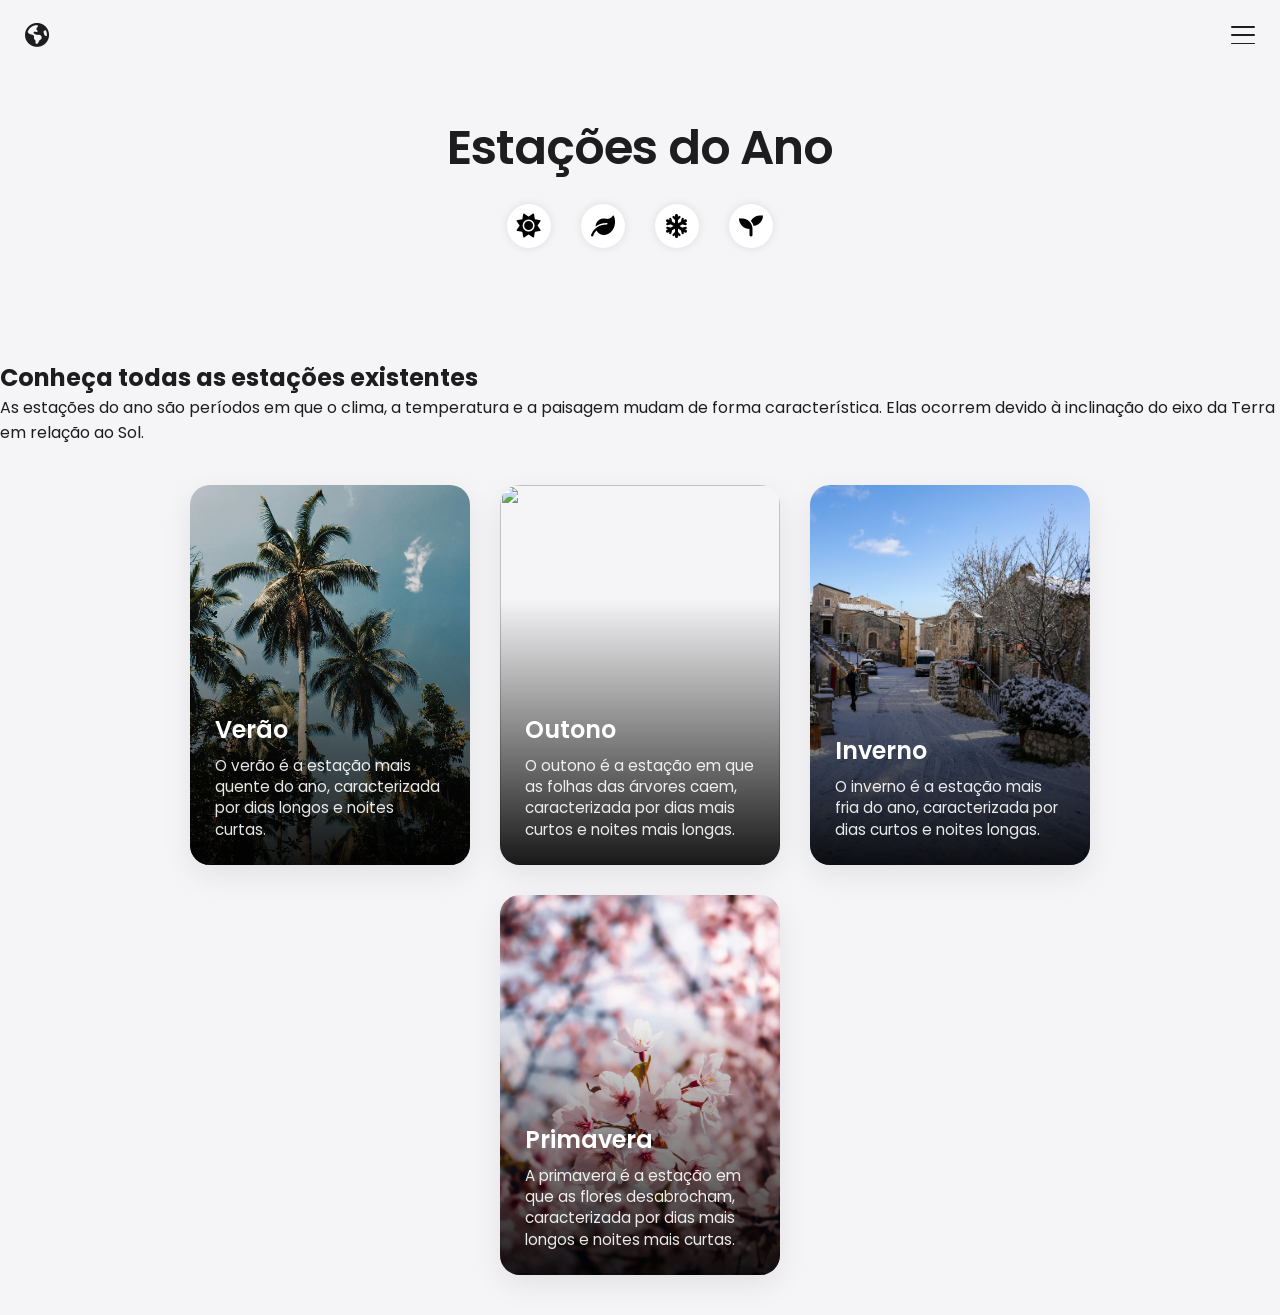
==== index.html @ dc16d0ab "feat: initialize project structure with responsive Apple-inspired UI and sidebar navigation" ====
<!DOCTYPE html>
<html lang="en">
<head>
    <meta charset="UTF-8">
    <meta name="viewport" content="width=device-width, initial-scale=1.0">
    <link rel="stylesheet" href="src/css/style.css">
    <link rel="shortcut icon" href="" type="image/x-icon">
    <link rel="stylesheet" href="https://cdnjs.cloudflare.com/ajax/libs/font-awesome/6.0.0/css/all.min.css">
    <title>Estações do Ano</title>
</head>
<body>
    <!-- Top Navigation Bar -->
    <div class="navbar-top">
        <div class="logo">
            <i class="fa-solid fa-earth-americas"></i>
        </div>
        <!-- Mobile Menu Toggle Button -->
        <div id="sidebar-toggle" class="sidebar-toggle" aria-label="Open Menu">
            <span></span>
            <span></span>
            <span></span>
        </div>
    </div>

    <!-- Sidebar Navigation -->
    <nav id="sidebar" class="sidebar">
        <div class="sidebar-header">
            <h2>Estações</h2>
        </div>
        <ul class="nav-links">
            <li><a href="#verao"><i class="fa-solid fa-sun"></i> Verão</a></li>
            <li><a href="#outono"><i class="fa-solid fa-leaf"></i> Outono</a></li>
            <li><a href="#inverno"><i class="fa-solid fa-snowflake"></i> Inverno</a></li>
            <li><a href="#primavera"><i class="fa-solid fa-seedling"></i> Primavera</a></li>
        </ul>
    </nav>

    <!-- Overlay to dim background when sidebar is open -->
    <div id="sidebar-overlay" class="overlay"></div>

    <header>
        <h1>Estações do Ano</h1>
        <div class="icons">
            <i class="fa-solid fa-sun"></i>
            <i class="fa-solid fa-leaf"></i>
            <i class="fa-solid fa-snowflake"></i>
            <i class="fa-solid fa-seedling"></i>
        </div>
    </header>

    <main>
        <section>
            <div class="titles">
                <h1>Conheça todas as estações existentes</h1>
                <p>As estações do ano são períodos em que o clima, a temperatura e a paisagem mudam de forma característica. Elas ocorrem devido à inclinação do eixo da Terra em relação ao Sol.</p>
            </div>
           <div class="cards">
                <div class="card">
                    <img src="public/pexels-ryandelfin-2270389.jpg" alt="">
                    <h2>Verão</h2>
                    <p>O verão é a estação mais quente do ano, caracterizada por dias longos e noites curtas.</p>
                </div>
                <div class="card">
                    <img src="public/pexels-nati-87264186-34792899.jpg" alt="">
                    <h2>Outono</h2>
                    <p>O outono é a estação em que as folhas das árvores caem, caracterizada por dias mais curtos e noites mais longas.</p>
                </div>
                <div class="card">
                    <img src="public/pexels-magda-ehlers-pexels-35636206.jpg" alt="">
                    <h2>Inverno</h2>
                    <p>O inverno é a estação mais fria do ano, caracterizada por dias curtos e noites longas.</p>
                </div>
                <div class="card">
                    <img src="public/pexels-hemildhanani-12527494.jpg" alt="">
                    <h2>Primavera</h2>
                    <p>A primavera é a estação em que as flores desabrocham, caracterizada por dias mais longos e noites mais curtas.</p>
                </div>
            </div>
        </section>
        <section>
            
        </section>
    </main>
    <footer>
        <p></p>
    </footer>

    <script src="src/js/script.js" defer></script>
</body>
</html>
---- src/css/style.css ----
@import url('https://fonts.googleapis.com/css2?family=Poppins:wght@300;400;500;600;700&display=swap');

:root {
    --apple-bg: #f5f5f7;
    --apple-text: #1d1d1f;
    --apple-sidebar: rgba(255, 255, 255, 0.8);
    --apple-border: rgba(0, 0, 0, 0.1);
    --transition: 0.5s cubic-bezier(0.4, 0, 0.2, 1);
}

* {
    margin: 0;
    padding: 0;
    box-sizing: border-box;
    -webkit-font-smoothing: antialiased;
}

body {
    font-family: 'Poppins', sans-serif;
    background-color: var(--apple-bg);
    color: var(--apple-text);
    overflow-x: hidden;
    scrollbar-width: none; /* Firefox */
}

body::-webkit-scrollbar {
    display: none; /* Safari e Chrome */
}

/* Top Navigation Bar */
.navbar-top {
    position: fixed;
    top: 0;
    left: 0;
    width: 100%;
    height: 70px;
    display: flex;
    justify-content: space-between;
    align-items: center;
    padding: 0 25px;
    z-index: 2000;
}

.logo {
    display: flex;
    align-items: center;
    gap: 8px;
    font-size: 1.3rem;
    font-weight: 600;
    color: var(--apple-text);
}

.logo i {
    font-size: 1.5rem;
}

/* Toggle Menu Minimalista que se transforma em X */
.sidebar-toggle {
    position: relative;
    cursor: pointer;
    width: 24px;
    height: 18px;
    display: flex;
    flex-direction: column;
    justify-content: space-between;
    transition: var(--transition);
}

.sidebar-toggle span {
    display: block;
    width: 100%;
    height: 1.5px;
    background-color: var(--apple-text);
    border-radius: 10px;
    transition: var(--transition);
    transform-origin: left center;
}

.sidebar-toggle.active span:nth-child(1) {
    transform: rotate(45deg);
}

.sidebar-toggle.active span:nth-child(2) {
    width: 0%;
    opacity: 0;
}

.sidebar-toggle.active span:nth-child(3) {
    transform: rotate(-45deg);
}

.sidebar-toggle:hover {
    opacity: 0.7;
}

/* Sidebar Estilo Apple */
.sidebar {
    position: fixed;
    top: 0;
    right: -100%; /* Escondido à direita */
    width: 280px;
    height: 100vh;
    background: var(--apple-sidebar);
    backdrop-filter: saturate(180%) blur(20px);
    -webkit-backdrop-filter: saturate(180%) blur(20px);
    border-left: 1px solid var(--apple-border);
    z-index: 1500;
    transition: right var(--transition);
    display: flex;
    flex-direction: column;
}

.sidebar.active {
    right: 0;
}

.sidebar-header {
    padding: 60px 30px 30px;
}

.sidebar-header h2 {
    font-size: 1.2rem;
    text-transform: uppercase;
    letter-spacing: 0.1em;
    font-weight: 600;
    opacity: 0.5;
}

.nav-links {
    list-style: none;
    margin-top: 20px;

}

.nav-links li {
    border-bottom: 1px solid rgba(0,0,0,0.05);
}

.nav-links a {
    text-decoration: none;
    color: var(--apple-text);
    font-size: 1.05rem;
    font-weight: 400;
    padding: 18px 30px;
    display: flex;
    align-items: center;
    gap: 12px;
    transition: background 0.2s ease;
}

.nav-links a i {
    font-size: 1rem;
    opacity: 1;
}

.nav-links a:hover {
    background: rgba(0, 0, 0, 0.03);
}

/* Overlay sutil */
.overlay {
    position: fixed;
    top: 0;
    left: 0;
    width: 100vw;
    height: 100vh;
    background: rgba(0,0,0,0.2);
    opacity: 0;
    visibility: hidden;
    z-index: 1400;
    transition: opacity 0.5s ease;
}

.overlay.active {
    opacity: 1;
    visibility: visible;
}

/* Conteúdo Principal */
header {
    height: 40dvh;
    display: flex;
    flex-direction: column;
    justify-content: center;
    align-items: center;
    text-align: center;
}

header h1 {
    font-size: 3rem;
    font-weight: 600;
    letter-spacing: -0.02em;
    animation: fadeInUp 1s ease;
}

@keyframes fadeInUp {
    from {
        opacity: 0;
        transform: translateY(20px);
    }
    to {
        opacity: 1;
        transform: translateY(0);
    }
}

header .icons {
    display: flex;
    justify-content: center;
    align-items: center;
    gap: 10px;
    margin-top: 20px;
}

header i {
    font-size: 1.5rem;
    margin: 0 10px;
    animation: fadeInUp 1s ease;
    color: #000;
    background-color: #fff;
    padding: 10px;
    border-radius: 50%;
    box-shadow: 0 0 10px rgba(0, 0, 0, 0.1);
    transition: all 0.3s ease;
}

header i:hover {
    transform: scale(1.2);
    color: #000;
}

/* Cards com imagem no fundo e texto sobreposto */
.cards {
    display: flex;
    flex-wrap: wrap;
    justify-content: center;
    gap: 30px;
    padding: 40px 20px;
    width: 100%;
    max-width: 1200px;
    margin: 0 auto;
}

.card {
    position: relative;
    width: 280px;
    height: 380px;
    border-radius: 20px;
    overflow: hidden;
    box-shadow: 0 10px 30px rgba(0,0,0,0.08);
    display: flex;
    flex-direction: column;
    justify-content: flex-end;
    padding: 25px;
    color: #fff;
    transition: transform 0.3s ease;
}

.card:hover {
    transform: translateY(-5px);
}

.card img {
    position: absolute;
    top: 0;
    left: 0;
    width: 100%;
    height: 100%;
    object-fit: cover;
    z-index: 1;
}

.card::after {
    content: '';
    position: absolute;
    bottom: 0;
    left: 0;
    width: 100%;
    height: 70%;
    background: linear-gradient(to top, rgba(0,0,0,0.9), transparent);
    z-index: 2;
}

.card h2, .card p {
    position: relative;
    z-index: 3;
}

.card h2 {
    font-size: 1.5rem;
    margin-bottom: 8px;
    font-weight: 600;
}

.card p {
    font-size: 0.95rem;
    opacity: 0.9;
    line-height: 1.4;
}

/* Responsividade */
@media (max-width: 768px) {

    * {
        margin: 0;
        padding: 0;
        box-sizing: border-box;
        -webkit-font-smoothing: antialiased;
    }

    body {
        font-family: 'Poppins', sans-serif;
        background-color: var(--apple-bg);
        color: var(--apple-text);
        overflow-x: hidden;
        scroll-behavior: smooth;
        scrollbar-width: none;
        -ms-overflow-style: none;
    }   

    body::-webkit-scrollbar {
        display: none; /* Safari e Chrome */
    }

    header h1 {
        font-size: 2.2rem;
        padding: 0 20px;
    }

    header .icons {
       display: flex;
       flex-direction: row;
       justify-content: center;
       align-items: center;
       gap: 15px;
       margin-top: 20px;
    }

    header i {
        font-size: 1.5rem;
        margin: 0 10px;
        animation: fadeInUp 1s ease;
        color: #000;
        background-color: #fff;
        padding: 10px;
        border-radius: 50%;
        box-shadow: 0 0 10px rgba(0, 0, 0, 0.1);
    }

    @keyframes fadeInUp {
        from {
            opacity: 0;
            transform: translateY(20px);
        }
        to {
            opacity: 1;
            transform: translateY(0);
        }
    }

    .titles {
        text-align: left;
        padding: 0 20px;
        margin-top: 20px;
        animation: fadeInUp 1s ease;
    }

    .titles h1 {
        font-size: 1.6rem;
        font-weight: 500;
        padding: 0 20px;
    }

    .titles p {
        font-size: 1.2rem;
        padding: 0 20px;
        margin-top: 20px;
        margin-bottom: 40px;
    }

    .cards {
        animation: fadeInUp 1s ease;
        display: flex;
        flex-direction: column;
        justify-content: center;
        align-items: center;
        padding: 20px 10px;
        width: 100%;
        max-width: 1200px;
        margin: 0 auto;
        gap: 20px;
        margin-bottom: 20px;
    }

    .card {
        position: relative;
        width: 280px;
        height: 380px;
        border-radius: 20px;
        overflow: hidden;
        box-shadow: 0 10px 30px rgba(0,0,0,0.08);
        display: flex;
        flex-direction: column;
        justify-content: flex-end;
        padding: 25px;
        color: #fff;
        transition: transform 0.3s ease;
    }

    .card:hover {
        transform: translateY(-5px);
    }

    .card img {
        position: absolute;
        top: 0;
        left: 0;
        width: 100%;
        height: 100%;
        object-fit: cover;
        z-index: 1;
    }

    .card::after {
        content: '';
        position: absolute;
        bottom: 0;
        left: 0;
        width: 100%;
        height: 70%;
        background: linear-gradient(to top, rgba(0,0,0,0.9), transparent);
        z-index: 2;
    }

    .card h2, .card p {
        position: relative;
        z-index: 3;
    }

    .card h2 {
        font-size: 1.5rem;
        margin-bottom: 8px;
        font-weight: 600;
    }

    .card p {
        font-size: 0.95rem;
        opacity: 0.9;
        line-height: 1.4;
    }
}
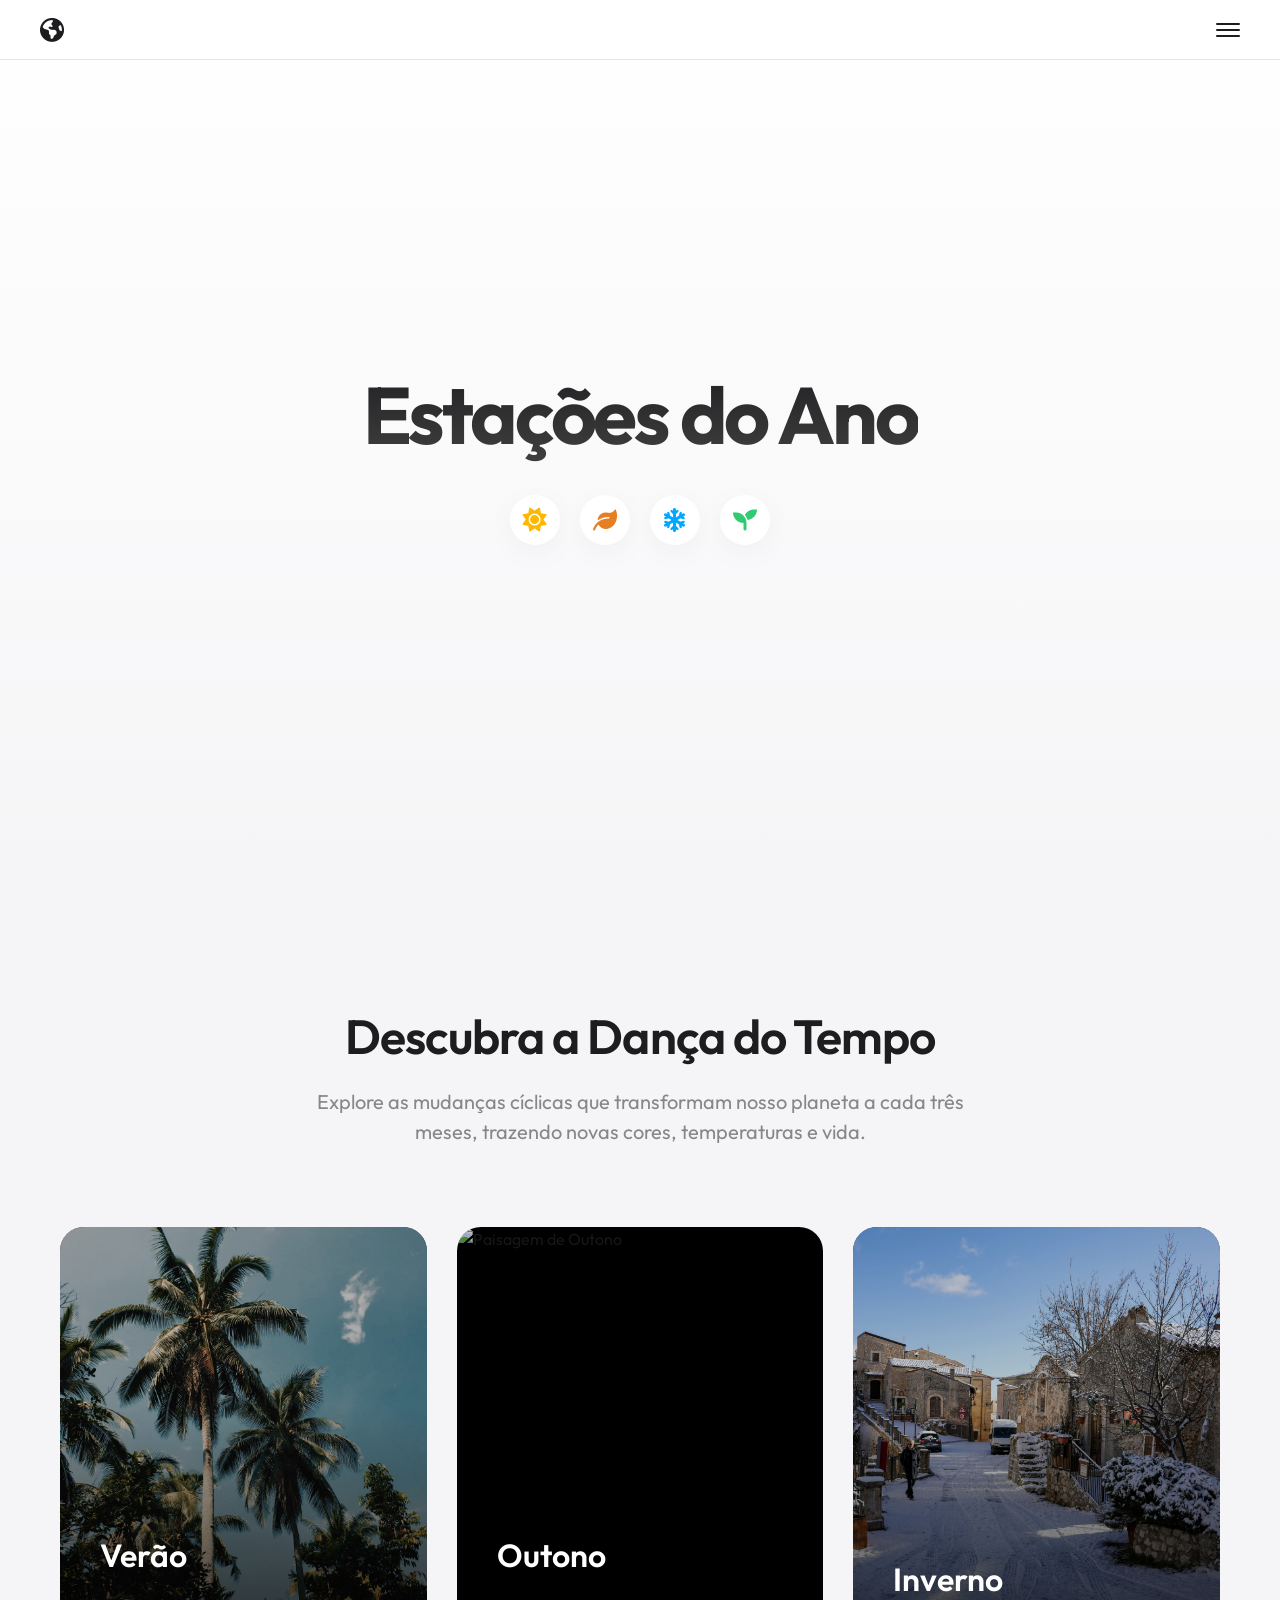
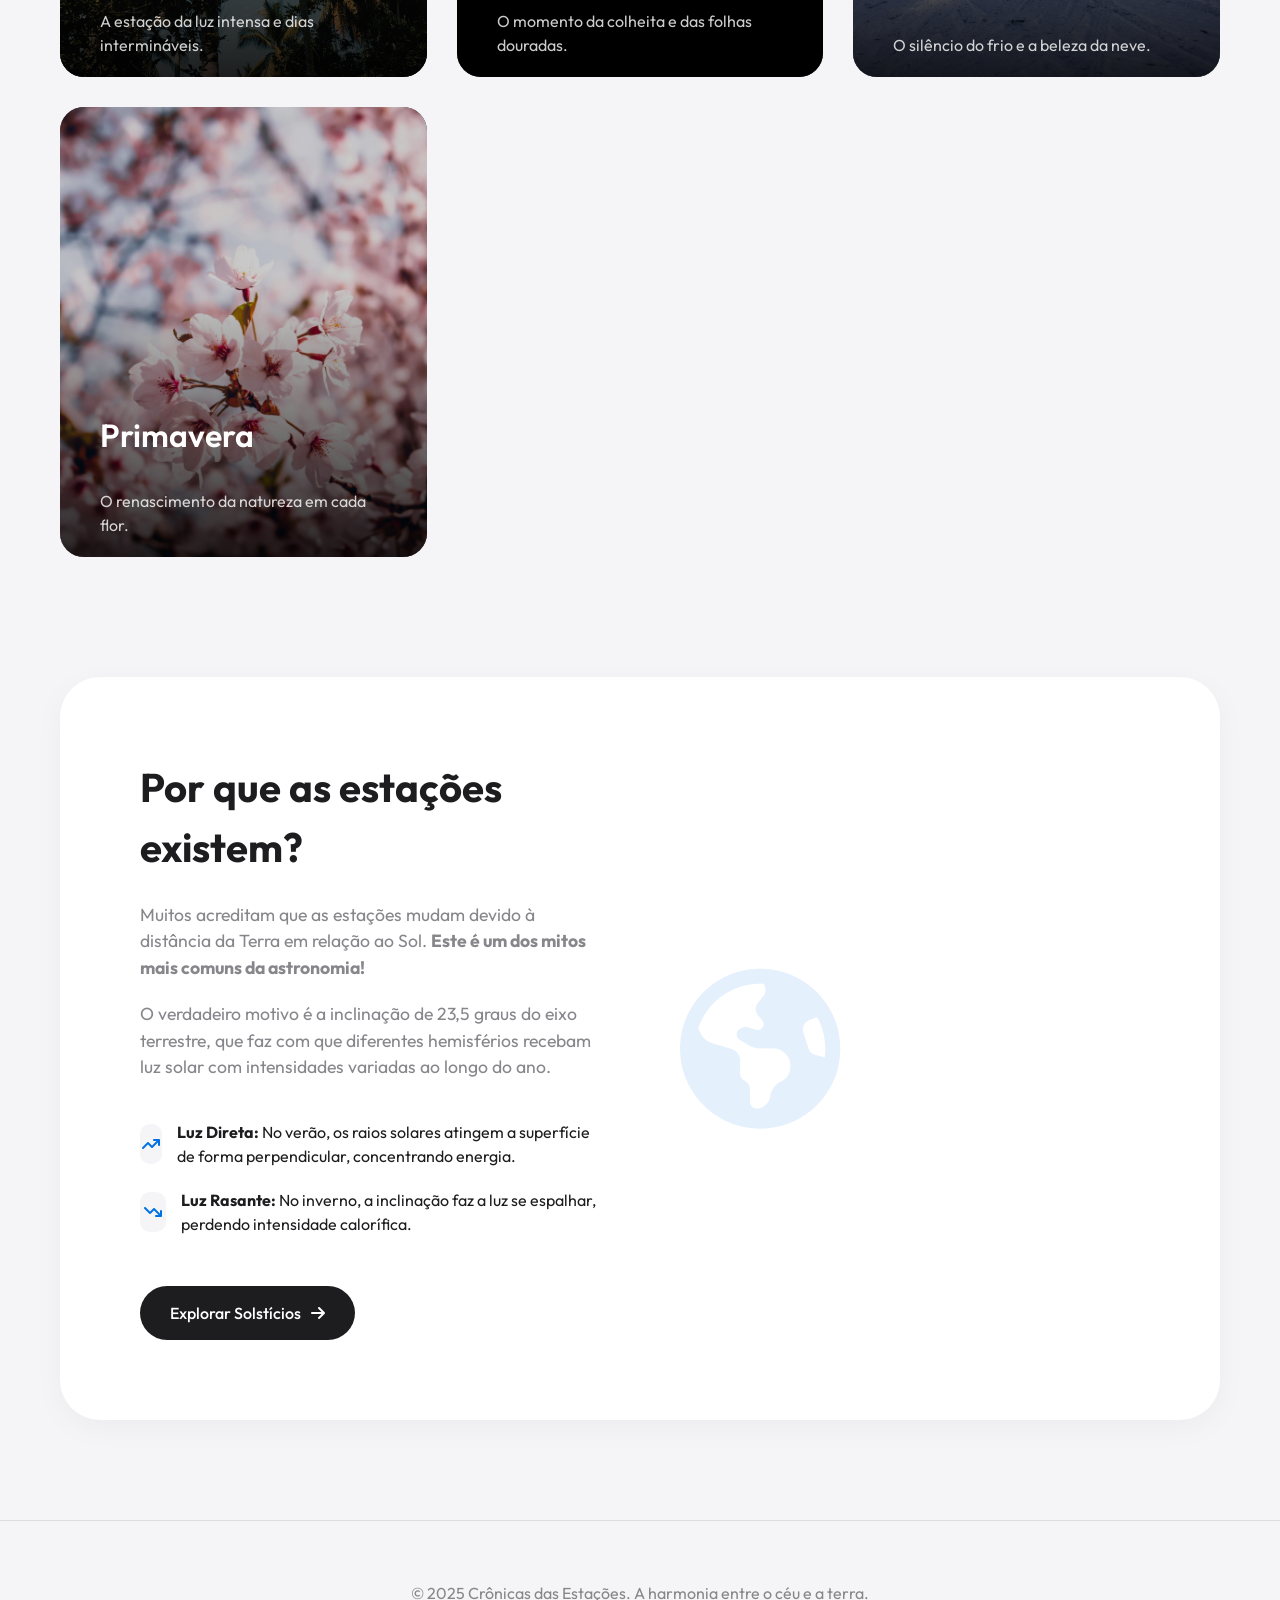
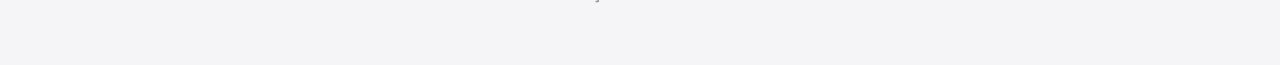
==== commit c6d9d929: "feat: implement global navigation and sidebar layout across seasonal pages" ====
--- a/index.html
+++ b/index.html
@@ -3,7 +3,7 @@
 <head>
     <meta charset="UTF-8">
     <meta name="viewport" content="width=device-width, initial-scale=1.0">
-    <link rel="stylesheet" href="src/css/style.css">
+    <link rel="stylesheet" href="assets/css/style.css">
     <link rel="shortcut icon" href="" type="image/x-icon">
     <link rel="stylesheet" href="https://cdnjs.cloudflare.com/ajax/libs/font-awesome/6.0.0/css/all.min.css">
     <title>Estações do Ano</title>
@@ -14,7 +14,6 @@
         <div class="logo">
             <i class="fa-solid fa-earth-americas"></i>
         </div>
-        <!-- Mobile Menu Toggle Button -->
         <div id="sidebar-toggle" class="sidebar-toggle" aria-label="Open Menu">
             <span></span>
             <span></span>
@@ -25,66 +24,95 @@
     <!-- Sidebar Navigation -->
     <nav id="sidebar" class="sidebar">
         <div class="sidebar-header">
-            <h2>Estações</h2>
+            <h2>Navegação</h2>
         </div>
         <ul class="nav-links">
-            <li><a href="#verao"><i class="fa-solid fa-sun"></i> Verão</a></li>
-            <li><a href="#outono"><i class="fa-solid fa-leaf"></i> Outono</a></li>
-            <li><a href="#inverno"><i class="fa-solid fa-snowflake"></i> Inverno</a></li>
-            <li><a href="#primavera"><i class="fa-solid fa-seedling"></i> Primavera</a></li>
+            <li><a href="index.html"><i class="fa-solid fa-house"></i> Início</a></li>
+            <li><a href="verao.html"><i class="fa-solid fa-sun"></i> Verão</a></li>
+            <li><a href="outono.html"><i class="fa-solid fa-leaf"></i> Outono</a></li>
+            <li><a href="inverno.html"><i class="fa-solid fa-snowflake"></i> Inverno</a></li>
+            <li><a href="primavera.html"><i class="fa-solid fa-seedling"></i> Primavera</a></li>
         </ul>
     </nav>
 
-    <!-- Overlay to dim background when sidebar is open -->
     <div id="sidebar-overlay" class="overlay"></div>
 
     <header>
         <h1>Estações do Ano</h1>
-        <div class="icons">
-            <i class="fa-solid fa-sun"></i>
-            <i class="fa-solid fa-leaf"></i>
-            <i class="fa-solid fa-snowflake"></i>
-            <i class="fa-solid fa-seedling"></i>
+        <div class="header-icons">
+            <i class="fa-solid fa-sun" style="color: #ffb800;"></i>
+            <i class="fa-solid fa-leaf" style="color: #e67e22;"></i>
+            <i class="fa-solid fa-snowflake" style="color: #00a8ff;"></i>
+            <i class="fa-solid fa-seedling" style="color: #2ecc71;"></i>
         </div>
     </header>
 
     <main>
-        <section>
-            <div class="titles">
-                <h1>Conheça todas as estações existentes</h1>
-                <p>As estações do ano são períodos em que o clima, a temperatura e a paisagem mudam de forma característica. Elas ocorrem devido à inclinação do eixo da Terra em relação ao Sol.</p>
+        <section class="section-title">
+            <h2>Descubra a Dança do Tempo</h2>
+            <p>Explore as mudanças cíclicas que transformam nosso planeta a cada três meses, trazendo novas cores, temperaturas e vida.</p>
+        </section>
+
+        <section class="cards-container">
+            <div class="card" id="verao">
+                <img src="assets/img/pexels-ryandelfin-2270389.jpg" alt="Paisagem de Verão">
+                <div class="card-content">
+                    <h3>Verão</h3>
+                    <p>A estação da luz intensa e dias intermináveis.</p>
+                </div>
             </div>
-           <div class="cards">
-                <div class="card">
-                    <img src="public/pexels-ryandelfin-2270389.jpg" alt="">
-                    <h2>Verão</h2>
-                    <p>O verão é a estação mais quente do ano, caracterizada por dias longos e noites curtas.</p>
+            <div class="card" id="outono">
+                <img src="assets/img/pexels-nati-87264186-34792899.jpg" alt="Paisagem de Outono">
+                <div class="card-content">
+                    <h3>Outono</h3>
+                    <p>O momento da colheita e das folhas douradas.</p>
                 </div>
-                <div class="card">
-                    <img src="public/pexels-nati-87264186-34792899.jpg" alt="">
-                    <h2>Outono</h2>
-                    <p>O outono é a estação em que as folhas das árvores caem, caracterizada por dias mais curtos e noites mais longas.</p>
+            </div>
+            <div class="card" id="inverno">
+                <img src="assets/img/pexels-magda-ehlers-pexels-35636206.jpg" alt="Paisagem de Inverno">
+                <div class="card-content">
+                    <h3>Inverno</h3>
+                    <p>O silêncio do frio e a beleza da neve.</p>
                 </div>
-                <div class="card">
-                    <img src="public/pexels-magda-ehlers-pexels-35636206.jpg" alt="">
-                    <h2>Inverno</h2>
-                    <p>O inverno é a estação mais fria do ano, caracterizada por dias curtos e noites longas.</p>
-                </div>
-                <div class="card">
-                    <img src="public/pexels-hemildhanani-12527494.jpg" alt="">
-                    <h2>Primavera</h2>
-                    <p>A primavera é a estação em que as flores desabrocham, caracterizada por dias mais longos e noites mais curtas.</p>
+            </div>
+            <div class="card" id="primavera">
+                <img src="assets/img/pexels-hemildhanani-12527494.jpg" alt="Paisagem de Primavera">
+                <div class="card-content">
+                    <h3>Primavera</h3>
+                    <p>O renascimento da natureza em cada flor.</p>
                 </div>
             </div>
         </section>
-        <section>
-            
+
+        <section class="info-section">
+            <div class="info-text">
+                <h2>Por que as estações existem?</h2>
+                <p>Muitos acreditam que as estações mudam devido à distância da Terra em relação ao Sol. <strong>Este é um dos mitos mais comuns da astronomia!</strong></p>
+                <p>O verdadeiro motivo é a inclinação de 23,5 graus do eixo terrestre, que faz com que diferentes hemisférios recebam luz solar com intensidades variadas ao longo do ano.</p>
+                
+                <div class="feature-list">
+                    <div class="feature-item">
+                        <i class="fa-solid fa-arrow-trend-up"></i>
+                        <span><strong>Luz Direta:</strong> No verão, os raios solares atingem a superfície de forma perpendicular, concentrando energia.</span>
+                    </div>
+                    <div class="feature-item">
+                        <i class="fa-solid fa-arrow-trend-down"></i>
+                        <span><strong>Luz Rasante:</strong> No inverno, a inclinação faz a luz se espalhar, perdendo intensidade calorífica.</span>
+                    </div>
+                </div>
+
+                <a href="#" class="btn-learn-more">Explorar Solstícios <i class="fa-solid fa-arrow-right"></i></a>
+            </div>
+            <div class="info-image">
+                <i class="fa-solid fa-earth-americas fa-10x" style="color: var(--primary); opacity: 0.1;"></i>
+            </div>
         </section>
     </main>
+
     <footer>
-        <p></p>
+        <p>© 2025 Crônicas das Estações. A harmonia entre o céu e a terra.</p>
     </footer>
 
-    <script src="src/js/script.js" defer></script>
+    <script src="assets/js/script.js" defer></script>
 </body>
 </html>
--- a/assets/css/style.css
+++ b/assets/css/style.css
@@ -0,0 +1,404 @@
+@import url('https://fonts.googleapis.com/css2?family=Outfit:wght@300;400;500;600;700&display=swap');
+
+:root {
+    --primary: #0071e3;
+    --primary-hover: #0077ed;
+    --bg-light: #f5f5f7;
+    --text-main: #1d1d1f;
+    --text-secondary: #86868b;
+    --glass-bg: rgba(255, 255, 255, 0.72);
+    --glass-border: rgba(0, 0, 0, 0.1);
+    --card-shadow: 0 8px 30px rgba(0, 0, 0, 0.04);
+    --card-shadow-hover: 0 20px 40px rgba(0, 0, 0, 0.1);
+    --transition: cubic-bezier(0.4, 0, 0.2, 1);
+    --duration: 0.4s;
+}
+
+* {
+    margin: 0;
+    padding: 0;
+    box-sizing: border-box;
+    -webkit-font-smoothing: antialiased;
+}
+
+body {
+    font-family: 'Outfit', sans-serif;
+    background-color: var(--bg-light);
+    color: var(--text-main);
+    overflow-x: hidden;
+    line-height: 1.5;
+}
+
+/* Hide scrollbar but keep functionality */
+::-webkit-scrollbar {
+    display: none;
+}
+
+/* Navbar */
+.navbar-top {
+    position: fixed;
+    top: 0;
+    left: 0;
+    width: 100%;
+    height: 60px;
+    display: flex;
+    justify-content: space-between;
+    align-items: center;
+    padding: 0 40px;
+    z-index: 2000;
+    background: var(--glass-bg);
+    backdrop-filter: blur(20px);
+    -webkit-backdrop-filter: blur(20px);
+    border-bottom: 1px solid var(--glass-border);
+}
+
+.logo {
+    font-size: 1.5rem;
+    color: var(--text-main);
+    cursor: pointer;
+    transition: transform 0.2s var(--transition);
+}
+
+.logo:hover {
+    transform: scale(1.1);
+}
+
+/* Toggle Menu */
+.sidebar-toggle {
+    cursor: pointer;
+    width: 24px;
+    height: 14px;
+    display: flex;
+    flex-direction: column;
+    justify-content: space-between;
+    z-index: 2001;
+}
+
+.sidebar-toggle span {
+    display: block;
+    width: 100%;
+    height: 2px;
+    background-color: var(--text-main);
+    border-radius: 10px;
+    transition: all var(--duration) var(--transition);
+}
+
+.sidebar-toggle.active span:nth-child(1) {
+    transform: translateY(6px) rotate(45deg);
+}
+
+.sidebar-toggle.active span:nth-child(2) {
+    opacity: 0;
+    transform: translateX(10px);
+}
+
+.sidebar-toggle.active span:nth-child(3) {
+    transform: translateY(-6px) rotate(-45deg);
+}
+
+/* Sidebar */
+.sidebar {
+    position: fixed;
+    top: 0;
+    right: -320px;
+    width: 320px;
+    height: 100vh;
+    background: var(--glass-bg);
+    backdrop-filter: blur(30px);
+    -webkit-backdrop-filter: blur(30px);
+    border-left: 1px solid var(--glass-border);
+    z-index: 1500;
+    transition: right var(--duration) var(--transition);
+    padding: 80px 40px;
+}
+
+.sidebar.active {
+    right: 0;
+}
+
+.sidebar-header h2 {
+    font-size: 0.8rem;
+    text-transform: uppercase;
+    letter-spacing: 0.2em;
+    color: var(--text-secondary);
+    margin-bottom: 30px;
+}
+
+.nav-links {
+    list-style: none;
+}
+
+.nav-links li {
+    margin-bottom: 10px;
+}
+
+.nav-links a {
+    text-decoration: none;
+    color: var(--text-main);
+    font-size: 1.2rem;
+    font-weight: 500;
+    display: flex;
+    align-items: center;
+    gap: 15px;
+    padding: 12px 0;
+    transition: opacity 0.2s;
+}
+
+.nav-links a:hover {
+    opacity: 0.6;
+}
+
+.overlay {
+    position: fixed;
+    inset: 0;
+    background: rgba(0, 0, 0, 0.1);
+    backdrop-filter: blur(4px);
+    opacity: 0;
+    visibility: hidden;
+    z-index: 1400;
+    transition: all var(--duration) var(--transition);
+}
+
+.overlay.active {
+    opacity: 1;
+    visibility: visible;
+}
+
+/* Hero Section */
+header {
+    height: 100vh;
+    display: flex;
+    flex-direction: column;
+    justify-content: center;
+    align-items: center;
+    background: linear-gradient(180deg, #fff 0%, var(--bg-light) 100%);
+    position: relative;
+    overflow: hidden;
+}
+
+header h1 {
+    font-size: 5rem;
+    font-weight: 700;
+    letter-spacing: -0.04em;
+    margin-bottom: 20px;
+    background: linear-gradient(180deg, #1d1d1f 0%, #434344 100%);
+    -webkit-background-clip: text;
+    -webkit-text-fill-color: transparent;
+    opacity: 0;
+    transform: translateY(30px);
+    animation: reveal 1s var(--transition) forwards;
+}
+
+.header-icons {
+    display: flex;
+    gap: 20px;
+    opacity: 0;
+    animation: reveal 1s var(--transition) 0.3s forwards;
+}
+
+.header-icons i {
+    font-size: 1.5rem;
+    width: 50px;
+    height: 50px;
+    display: flex;
+    align-items: center;
+    justify-content: center;
+    background: #fff;
+    border-radius: 50%;
+    box-shadow: var(--card-shadow);
+    transition: all 0.3s var(--transition);
+}
+
+.header-icons i:hover {
+    transform: translateY(-5px);
+    box-shadow: var(--card-shadow-hover);
+}
+
+@keyframes reveal {
+    to {
+        opacity: 1;
+        transform: translateY(0);
+    }
+}
+
+/* Content */
+main {
+    max-width: 1200px;
+    margin: 0 auto;
+    padding: 100px 20px;
+}
+
+.section-title {
+    text-align: center;
+    margin-bottom: 80px;
+}
+
+.section-title h2 {
+    font-size: 3rem;
+    font-weight: 600;
+    letter-spacing: -0.02em;
+    margin-bottom: 15px;
+}
+
+.section-title p {
+    color: var(--text-secondary);
+    font-size: 1.25rem;
+    max-width: 700px;
+    margin: 0 auto;
+}
+
+/* Cards */
+.cards-container {
+    display: grid;
+    grid-template-columns: repeat(auto-fit, minmax(280px, 1fr));
+    gap: 30px;
+    margin-bottom: 120px;
+}
+
+.card {
+    position: relative;
+    height: 450px;
+    border-radius: 24px;
+    overflow: hidden;
+    cursor: pointer;
+    transition: all 0.5s var(--transition);
+    background: #000;
+}
+
+.card:hover {
+    transform: scale(1.02);
+}
+
+.card img {
+    width: 100%;
+    height: 100%;
+    object-fit: cover;
+    transition: transform 0.8s var(--transition);
+    opacity: 0.8;
+}
+
+.card:hover img {
+    transform: scale(1.1);
+    opacity: 0.6;
+}
+
+.card-content {
+    position: absolute;
+    bottom: 0;
+    left: 0;
+    width: 100%;
+    padding: 40px;
+    color: #fff;
+    z-index: 2;
+}
+
+.card::after {
+    content: '';
+    position: absolute;
+    inset: 0;
+    background: linear-gradient(180deg, transparent 40%, rgba(0, 0, 0, 0.8) 100%);
+}
+
+.card h3 {
+    font-size: 2rem;
+    font-weight: 600;
+    margin-bottom: 10px;
+}
+
+.card p {
+    font-size: 1rem;
+    opacity: 0.8;
+    transform: translateY(20px);
+    transition: all 0.5s var(--transition);
+}
+
+.card:hover p {
+    transform: translateY(0);
+}
+
+/* Info Section */
+.info-section {
+    display: grid;
+    grid-template-columns: 1fr 1fr;
+    gap: 80px;
+    align-items: center;
+    background: #fff;
+    padding: 80px;
+    border-radius: 40px;
+    box-shadow: var(--card-shadow);
+}
+
+.info-text h2 {
+    font-size: 2.5rem;
+    margin-bottom: 25px;
+}
+
+.info-text p {
+    font-size: 1.1rem;
+    color: var(--text-secondary);
+    margin-bottom: 20px;
+}
+
+.feature-list {
+    list-style: none;
+    margin-top: 40px;
+}
+
+.feature-item {
+    display: flex;
+    align-items: center;
+    gap: 15px;
+    margin-bottom: 20px;
+}
+
+.feature-item i {
+    width: 40px;
+    height: 40px;
+    background: var(--bg-light);
+    border-radius: 10px;
+    display: flex;
+    align-items: center;
+    justify-content: center;
+    color: var(--primary);
+}
+
+.btn-learn-more {
+    display: inline-flex;
+    align-items: center;
+    gap: 10px;
+    padding: 15px 30px;
+    background: var(--text-main);
+    color: #fff;
+    text-decoration: none;
+    border-radius: 30px;
+    font-weight: 500;
+    margin-top: 30px;
+    transition: all 0.3s;
+}
+
+.btn-learn-more:hover {
+    background: #000;
+    transform: scale(1.05);
+}
+
+/* Footer */
+footer {
+    padding: 60px 20px;
+    text-align: center;
+    border-top: 1px solid var(--glass-border);
+    color: var(--text-secondary);
+}
+
+/* Responsive */
+@media (max-width: 1024px) {
+    header h1 { font-size: 4rem; }
+    .info-section { grid-template-columns: 1fr; padding: 40px; }
+}
+
+@media (max-width: 768px) {
+    header h1 { font-size: 3rem; text-align: center; }
+    .navbar-top { padding: 0 20px; }
+    .section-title h2 { font-size: 2.2rem; }
+    .card { height: 400px; }
+    .sidebar { width: 100%; right: -100%; }
+}
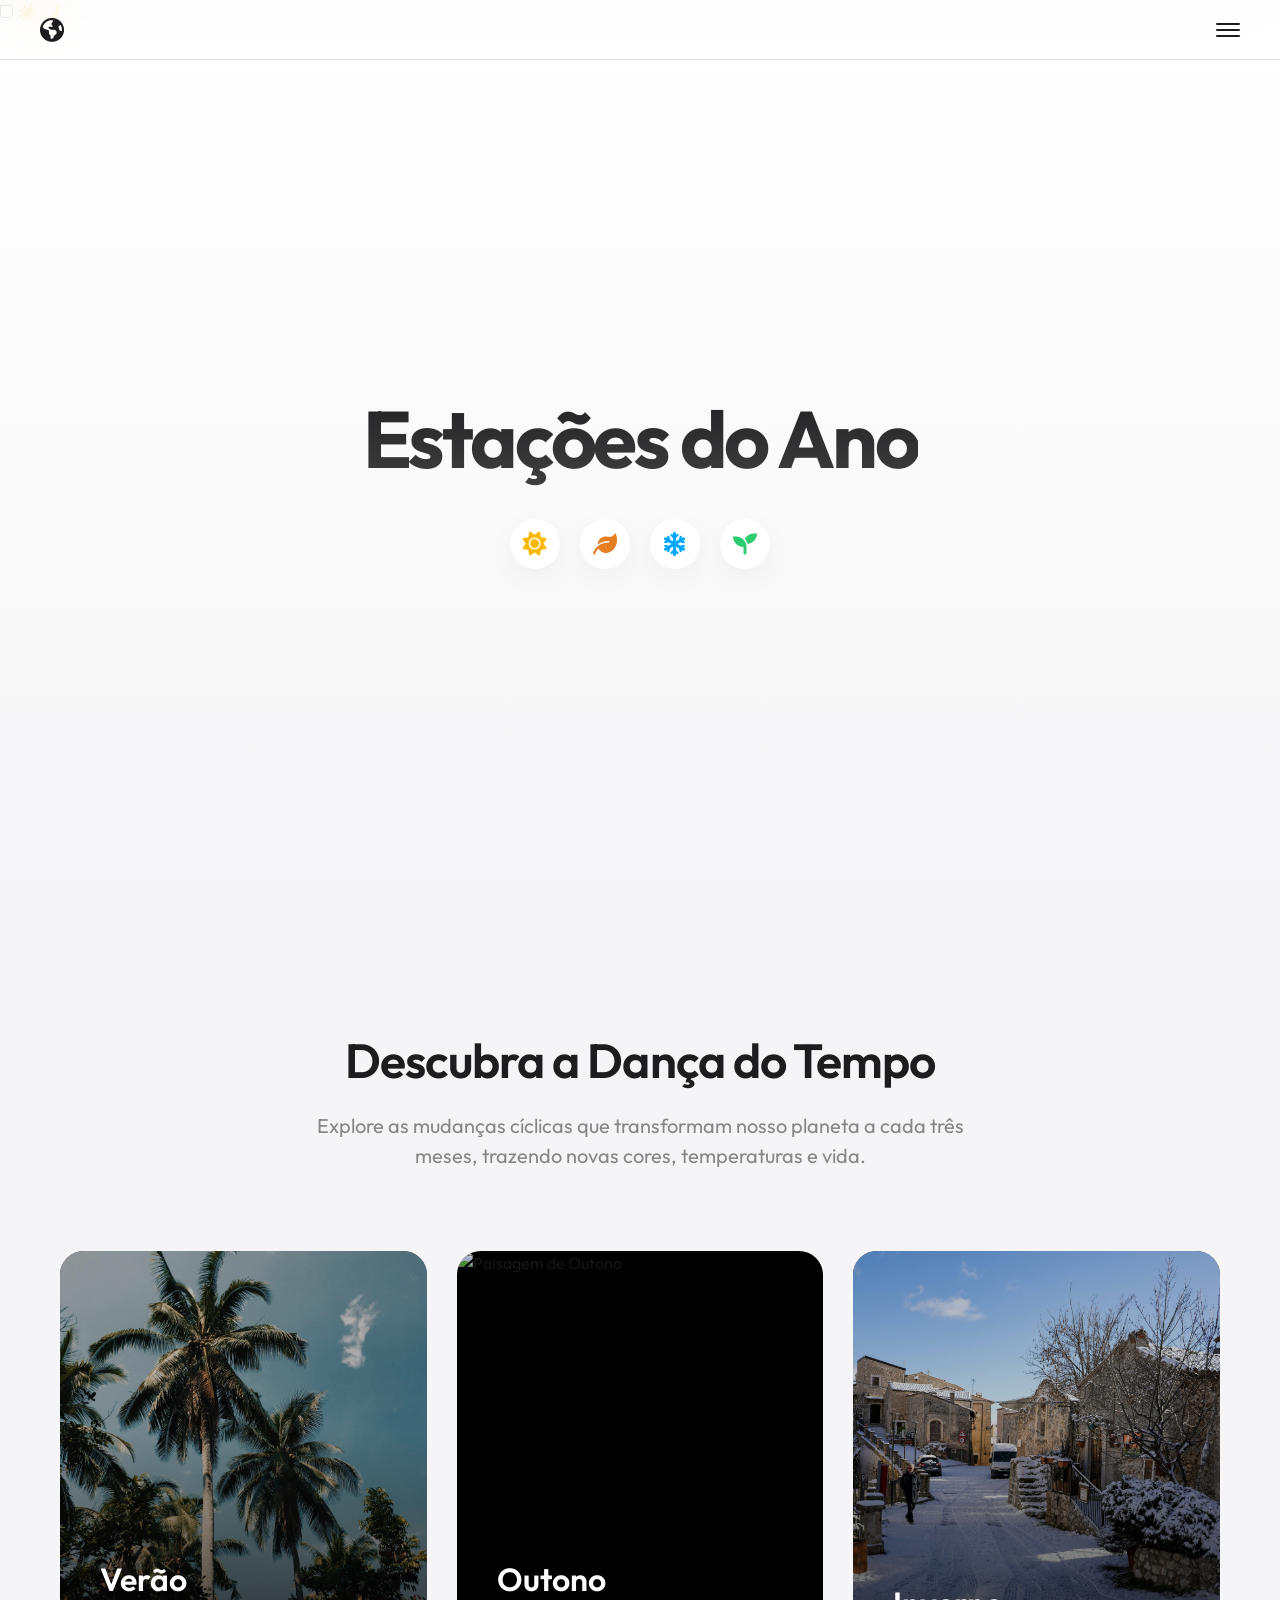
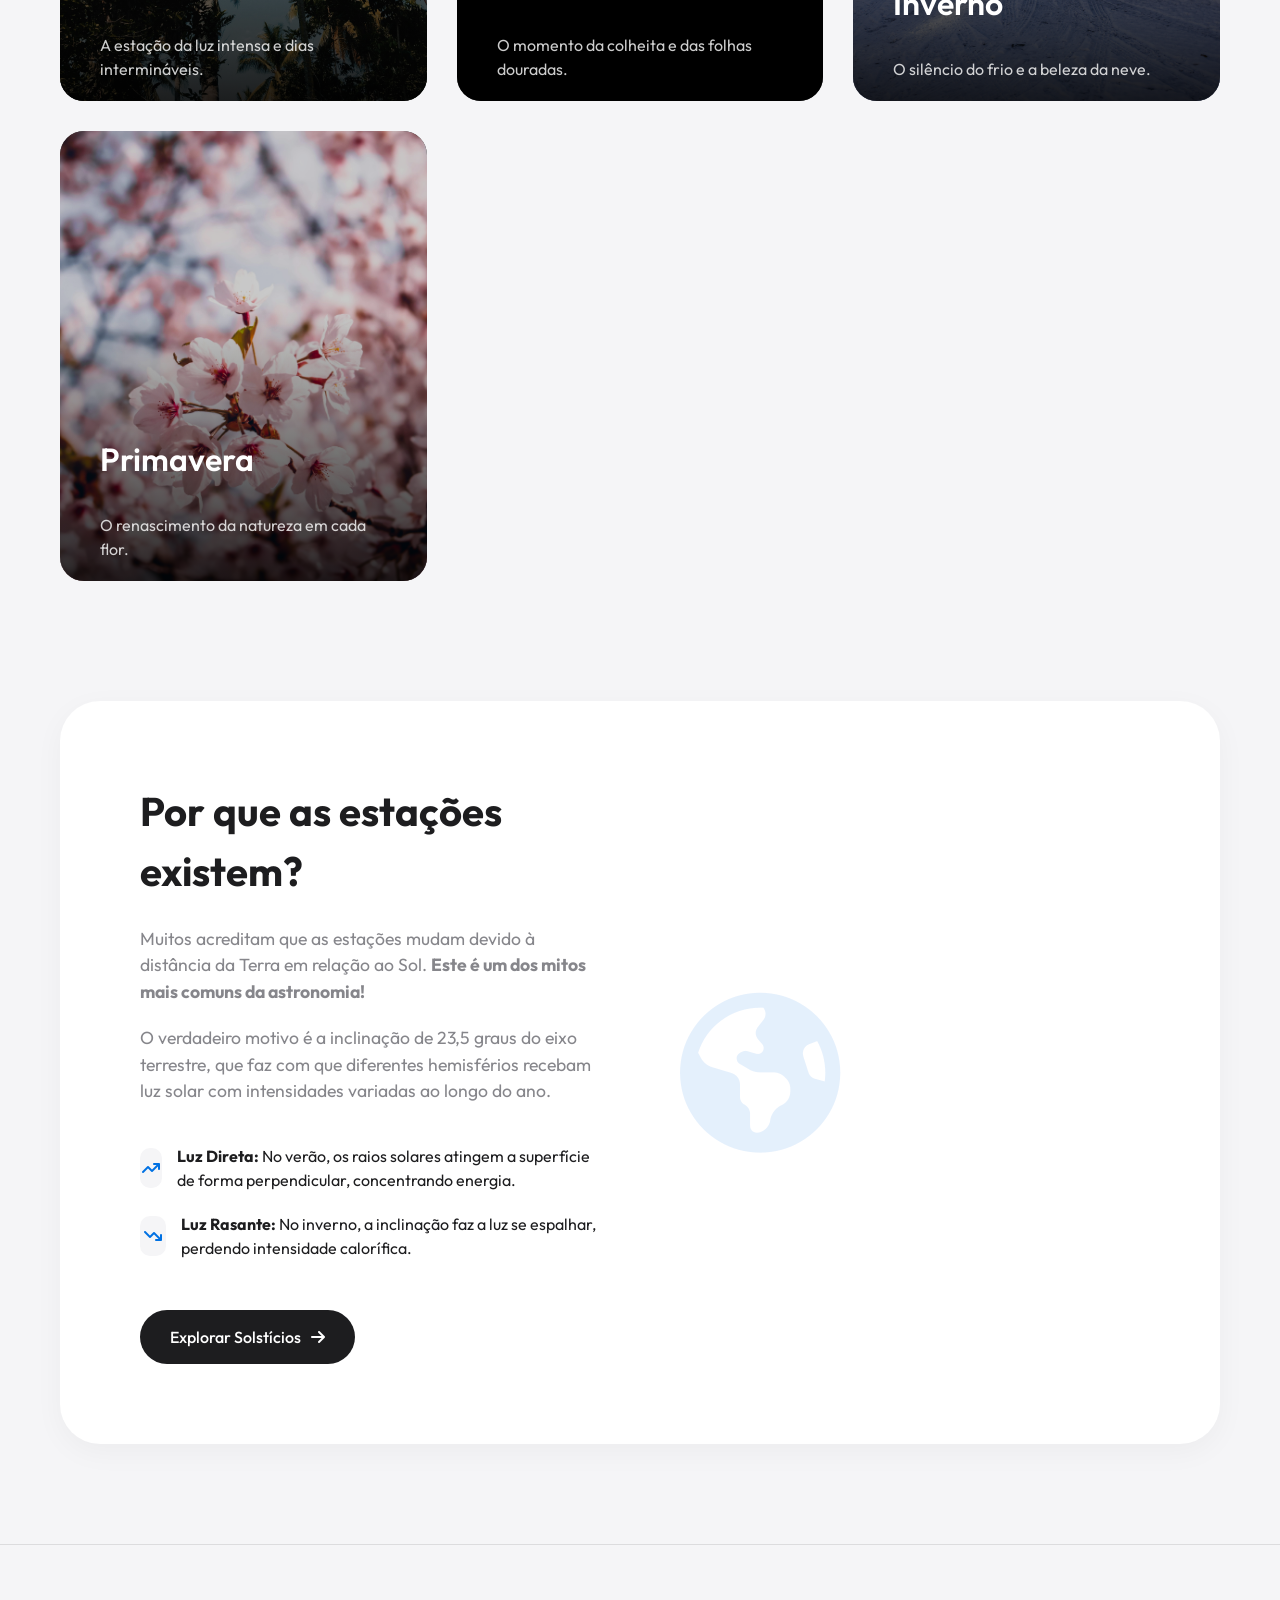
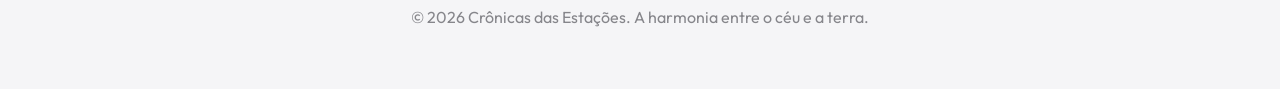
==== commit ef8cf5b6: "refactor: reorganize project structure by moving season pages and adding central assets directory" ====
--- a/index.html
+++ b/index.html
@@ -21,6 +21,15 @@
         </div>
     </div>
 
+    <label class="switch">
+        <input type="checkbox" id="theme-toggle">
+        <span class="slider">
+            <i class="sun-icon">☀️</i>
+            <i class="moon-icon">🌙</i>
+        </span>
+    </label>
+ 
+
     <!-- Sidebar Navigation -->
     <nav id="sidebar" class="sidebar">
         <div class="sidebar-header">
@@ -28,10 +37,10 @@
         </div>
         <ul class="nav-links">
             <li><a href="index.html"><i class="fa-solid fa-house"></i> Início</a></li>
-            <li><a href="verao.html"><i class="fa-solid fa-sun"></i> Verão</a></li>
-            <li><a href="outono.html"><i class="fa-solid fa-leaf"></i> Outono</a></li>
-            <li><a href="inverno.html"><i class="fa-solid fa-snowflake"></i> Inverno</a></li>
-            <li><a href="primavera.html"><i class="fa-solid fa-seedling"></i> Primavera</a></li>
+            <li><a href="pages/verao.html"><i class="fa-solid fa-sun"></i> Verão</a></li>
+            <li><a href="pages/outono.html"><i class="fa-solid fa-leaf"></i> Outono</a></li>
+            <li><a href="pages/inverno.html"><i class="fa-solid fa-snowflake"></i> Inverno</a></li>
+            <li><a href="pages/primavera.html"><i class="fa-solid fa-seedling"></i> Primavera</a></li>
         </ul>
     </nav>
 
@@ -101,7 +110,7 @@
                     </div>
                 </div>
 
-                <a href="#" class="btn-learn-more">Explorar Solstícios <i class="fa-solid fa-arrow-right"></i></a>
+                <a href="pages/verao.html" class="btn-learn-more">Explorar Solstícios <i class="fa-solid fa-arrow-right"></i></a>
             </div>
             <div class="info-image">
                 <i class="fa-solid fa-earth-americas fa-10x" style="color: var(--primary); opacity: 0.1;"></i>
@@ -110,7 +119,7 @@
     </main>
 
     <footer>
-        <p>© 2025 Crônicas das Estações. A harmonia entre o céu e a terra.</p>
+        <p>© 2026 Crônicas das Estações. A harmonia entre o céu e a terra.</p>
     </footer>
 
     <script src="assets/js/script.js" defer></script>
--- a/assets/css/style.css
+++ b/assets/css/style.css
@@ -1,404 +1,544 @@
-@import url('https://fonts.googleapis.com/css2?family=Outfit:wght@300;400;500;600;700&display=swap');
-
-:root {
-    --primary: #0071e3;
-    --primary-hover: #0077ed;
-    --bg-light: #f5f5f7;
-    --text-main: #1d1d1f;
-    --text-secondary: #86868b;
-    --glass-bg: rgba(255, 255, 255, 0.72);
-    --glass-border: rgba(0, 0, 0, 0.1);
-    --card-shadow: 0 8px 30px rgba(0, 0, 0, 0.04);
-    --card-shadow-hover: 0 20px 40px rgba(0, 0, 0, 0.1);
-    --transition: cubic-bezier(0.4, 0, 0.2, 1);
-    --duration: 0.4s;
-}
-
-* {
-    margin: 0;
-    padding: 0;
-    box-sizing: border-box;
-    -webkit-font-smoothing: antialiased;
-}
-
-body {
-    font-family: 'Outfit', sans-serif;
-    background-color: var(--bg-light);
-    color: var(--text-main);
-    overflow-x: hidden;
-    line-height: 1.5;
-}
-
-/* Hide scrollbar but keep functionality */
-::-webkit-scrollbar {
-    display: none;
-}
-
-/* Navbar */
-.navbar-top {
-    position: fixed;
-    top: 0;
-    left: 0;
-    width: 100%;
-    height: 60px;
-    display: flex;
-    justify-content: space-between;
-    align-items: center;
-    padding: 0 40px;
-    z-index: 2000;
-    background: var(--glass-bg);
-    backdrop-filter: blur(20px);
-    -webkit-backdrop-filter: blur(20px);
-    border-bottom: 1px solid var(--glass-border);
-}
-
-.logo {
-    font-size: 1.5rem;
-    color: var(--text-main);
-    cursor: pointer;
-    transition: transform 0.2s var(--transition);
-}
-
-.logo:hover {
-    transform: scale(1.1);
-}
-
-/* Toggle Menu */
-.sidebar-toggle {
-    cursor: pointer;
-    width: 24px;
-    height: 14px;
-    display: flex;
-    flex-direction: column;
-    justify-content: space-between;
-    z-index: 2001;
-}
-
-.sidebar-toggle span {
-    display: block;
-    width: 100%;
-    height: 2px;
-    background-color: var(--text-main);
-    border-radius: 10px;
-    transition: all var(--duration) var(--transition);
-}
-
-.sidebar-toggle.active span:nth-child(1) {
-    transform: translateY(6px) rotate(45deg);
-}
-
-.sidebar-toggle.active span:nth-child(2) {
-    opacity: 0;
-    transform: translateX(10px);
-}
-
-.sidebar-toggle.active span:nth-child(3) {
-    transform: translateY(-6px) rotate(-45deg);
-}
-
-/* Sidebar */
-.sidebar {
-    position: fixed;
-    top: 0;
-    right: -320px;
-    width: 320px;
-    height: 100vh;
-    background: var(--glass-bg);
-    backdrop-filter: blur(30px);
-    -webkit-backdrop-filter: blur(30px);
-    border-left: 1px solid var(--glass-border);
-    z-index: 1500;
-    transition: right var(--duration) var(--transition);
-    padding: 80px 40px;
-}
-
-.sidebar.active {
-    right: 0;
-}
-
-.sidebar-header h2 {
-    font-size: 0.8rem;
-    text-transform: uppercase;
-    letter-spacing: 0.2em;
-    color: var(--text-secondary);
-    margin-bottom: 30px;
-}
-
-.nav-links {
-    list-style: none;
-}
-
-.nav-links li {
-    margin-bottom: 10px;
-}
-
-.nav-links a {
-    text-decoration: none;
-    color: var(--text-main);
-    font-size: 1.2rem;
-    font-weight: 500;
-    display: flex;
-    align-items: center;
-    gap: 15px;
-    padding: 12px 0;
-    transition: opacity 0.2s;
-}
-
-.nav-links a:hover {
-    opacity: 0.6;
-}
-
-.overlay {
-    position: fixed;
-    inset: 0;
-    background: rgba(0, 0, 0, 0.1);
-    backdrop-filter: blur(4px);
-    opacity: 0;
-    visibility: hidden;
-    z-index: 1400;
-    transition: all var(--duration) var(--transition);
-}
-
-.overlay.active {
-    opacity: 1;
-    visibility: visible;
-}
-
-/* Hero Section */
-header {
-    height: 100vh;
-    display: flex;
-    flex-direction: column;
-    justify-content: center;
-    align-items: center;
-    background: linear-gradient(180deg, #fff 0%, var(--bg-light) 100%);
-    position: relative;
-    overflow: hidden;
-}
-
-header h1 {
-    font-size: 5rem;
-    font-weight: 700;
-    letter-spacing: -0.04em;
-    margin-bottom: 20px;
-    background: linear-gradient(180deg, #1d1d1f 0%, #434344 100%);
-    -webkit-background-clip: text;
-    -webkit-text-fill-color: transparent;
-    opacity: 0;
-    transform: translateY(30px);
-    animation: reveal 1s var(--transition) forwards;
-}
-
-.header-icons {
-    display: flex;
-    gap: 20px;
-    opacity: 0;
-    animation: reveal 1s var(--transition) 0.3s forwards;
-}
-
-.header-icons i {
-    font-size: 1.5rem;
-    width: 50px;
-    height: 50px;
-    display: flex;
-    align-items: center;
-    justify-content: center;
-    background: #fff;
-    border-radius: 50%;
-    box-shadow: var(--card-shadow);
-    transition: all 0.3s var(--transition);
-}
-
-.header-icons i:hover {
-    transform: translateY(-5px);
-    box-shadow: var(--card-shadow-hover);
-}
-
-@keyframes reveal {
-    to {
-        opacity: 1;
-        transform: translateY(0);
-    }
-}
-
-/* Content */
-main {
-    max-width: 1200px;
-    margin: 0 auto;
-    padding: 100px 20px;
-}
-
-.section-title {
-    text-align: center;
-    margin-bottom: 80px;
-}
-
-.section-title h2 {
-    font-size: 3rem;
-    font-weight: 600;
-    letter-spacing: -0.02em;
-    margin-bottom: 15px;
-}
-
-.section-title p {
-    color: var(--text-secondary);
-    font-size: 1.25rem;
-    max-width: 700px;
-    margin: 0 auto;
-}
-
-/* Cards */
-.cards-container {
-    display: grid;
-    grid-template-columns: repeat(auto-fit, minmax(280px, 1fr));
-    gap: 30px;
-    margin-bottom: 120px;
-}
-
-.card {
-    position: relative;
-    height: 450px;
-    border-radius: 24px;
-    overflow: hidden;
-    cursor: pointer;
-    transition: all 0.5s var(--transition);
-    background: #000;
-}
-
-.card:hover {
-    transform: scale(1.02);
-}
-
-.card img {
-    width: 100%;
-    height: 100%;
-    object-fit: cover;
-    transition: transform 0.8s var(--transition);
-    opacity: 0.8;
-}
-
-.card:hover img {
-    transform: scale(1.1);
-    opacity: 0.6;
-}
-
-.card-content {
-    position: absolute;
-    bottom: 0;
-    left: 0;
-    width: 100%;
-    padding: 40px;
-    color: #fff;
-    z-index: 2;
-}
-
-.card::after {
-    content: '';
-    position: absolute;
-    inset: 0;
-    background: linear-gradient(180deg, transparent 40%, rgba(0, 0, 0, 0.8) 100%);
-}
-
-.card h3 {
-    font-size: 2rem;
-    font-weight: 600;
-    margin-bottom: 10px;
-}
-
-.card p {
-    font-size: 1rem;
-    opacity: 0.8;
-    transform: translateY(20px);
-    transition: all 0.5s var(--transition);
-}
-
-.card:hover p {
-    transform: translateY(0);
-}
-
-/* Info Section */
-.info-section {
-    display: grid;
-    grid-template-columns: 1fr 1fr;
-    gap: 80px;
-    align-items: center;
-    background: #fff;
-    padding: 80px;
-    border-radius: 40px;
-    box-shadow: var(--card-shadow);
-}
-
-.info-text h2 {
-    font-size: 2.5rem;
-    margin-bottom: 25px;
-}
-
-.info-text p {
-    font-size: 1.1rem;
-    color: var(--text-secondary);
-    margin-bottom: 20px;
-}
-
-.feature-list {
-    list-style: none;
-    margin-top: 40px;
-}
-
-.feature-item {
-    display: flex;
-    align-items: center;
-    gap: 15px;
-    margin-bottom: 20px;
-}
-
-.feature-item i {
-    width: 40px;
-    height: 40px;
-    background: var(--bg-light);
-    border-radius: 10px;
-    display: flex;
-    align-items: center;
-    justify-content: center;
-    color: var(--primary);
-}
-
-.btn-learn-more {
-    display: inline-flex;
-    align-items: center;
-    gap: 10px;
-    padding: 15px 30px;
-    background: var(--text-main);
-    color: #fff;
-    text-decoration: none;
-    border-radius: 30px;
-    font-weight: 500;
-    margin-top: 30px;
-    transition: all 0.3s;
-}
-
-.btn-learn-more:hover {
-    background: #000;
-    transform: scale(1.05);
-}
-
-/* Footer */
-footer {
-    padding: 60px 20px;
-    text-align: center;
-    border-top: 1px solid var(--glass-border);
-    color: var(--text-secondary);
-}
-
-/* Responsive */
-@media (max-width: 1024px) {
-    header h1 { font-size: 4rem; }
-    .info-section { grid-template-columns: 1fr; padding: 40px; }
-}
-
-@media (max-width: 768px) {
-    header h1 { font-size: 3rem; text-align: center; }
-    .navbar-top { padding: 0 20px; }
-    .section-title h2 { font-size: 2.2rem; }
-    .card { height: 400px; }
-    .sidebar { width: 100%; right: -100%; }
-}+@import url('https://fonts.googleapis.com/css2?family=Outfit:wght@300;400;500;600;700&display=swap');
+
+:root {
+    --primary: #0071e3;
+    --primary-hover: #0077ed;
+    --bg-light: #f5f5f7;
+    --text-main: #1d1d1f;
+    --text-secondary: #86868b;
+    --glass-bg: rgba(255, 255, 255, 0.72);
+    --glass-border: rgba(0, 0, 0, 0.1);
+    --card-shadow: 0 8px 30px rgba(0, 0, 0, 0.04);
+    --card-shadow-hover: 0 20px 40px rgba(0, 0, 0, 0.1);
+    --transition: cubic-bezier(0.4, 0, 0.2, 1);
+    --duration: 0.4s;
+}
+
+* {
+    margin: 0;
+    padding: 0;
+    box-sizing: border-box;
+    -webkit-font-smoothing: antialiased;
+}
+
+body {
+    font-family: 'Outfit', sans-serif;
+    background-color: var(--bg-light);
+    color: var(--text-main);
+    overflow-x: hidden;
+    line-height: 1.5;
+}
+
+/* Hide scrollbar but keep functionality */
+::-webkit-scrollbar {
+    display: none;
+}
+
+/* Navbar */
+.navbar-top {
+    position: fixed;
+    top: 0;
+    left: 0;
+    width: 100%;
+    height: 60px;
+    display: flex;
+    justify-content: space-between;
+    align-items: center;
+    padding: 0 40px;
+    z-index: 2000;
+    background: var(--glass-bg);
+    backdrop-filter: blur(20px);
+    -webkit-backdrop-filter: blur(20px);
+    border-bottom: 1px solid var(--glass-border);
+}
+
+.logo {
+    font-size: 1.5rem;
+    color: var(--text-main);
+    cursor: pointer;
+    transition: transform 0.2s var(--transition);
+}
+
+.logo:hover {
+    transform: scale(1.1);
+}
+
+/* Toggle Menu */
+.sidebar-toggle {
+    cursor: pointer;
+    width: 24px;
+    height: 14px;
+    display: flex;
+    flex-direction: column;
+    justify-content: space-between;
+    z-index: 2001;
+}
+
+.sidebar-toggle span {
+    display: block;
+    width: 100%;
+    height: 2px;
+    background-color: var(--text-main);
+    border-radius: 10px;
+    transition: all var(--duration) var(--transition);
+}
+
+.sidebar-toggle.active span:nth-child(1) {
+    transform: translateY(6px) rotate(45deg);
+}
+
+.sidebar-toggle.active span:nth-child(2) {
+    opacity: 0;
+    transform: translateX(10px);
+}
+
+.sidebar-toggle.active span:nth-child(3) {
+    transform: translateY(-6px) rotate(-45deg);
+}
+
+/* Sidebar */
+.sidebar {
+    position: fixed;
+    top: 0;
+    right: -320px;
+    width: 320px;
+    height: 100vh;
+    background: var(--glass-bg);
+    backdrop-filter: blur(30px);
+    -webkit-backdrop-filter: blur(30px);
+    border-left: 1px solid var(--glass-border);
+    z-index: 1500;
+    transition: right var(--duration) var(--transition);
+    padding: 80px 40px;
+}
+
+.sidebar.active {
+    right: 0;
+}
+
+.sidebar-header h2 {
+    font-size: 0.8rem;
+    text-transform: uppercase;
+    letter-spacing: 0.2em;
+    color: var(--text-secondary);
+    margin-bottom: 30px;
+}
+
+.nav-links {
+    list-style: none;
+}
+
+.nav-links li {
+    margin-bottom: 10px;
+}
+
+.nav-links a {
+    text-decoration: none;
+    color: var(--text-main);
+    font-size: 1.2rem;
+    font-weight: 500;
+    display: flex;
+    align-items: center;
+    gap: 15px;
+    padding: 12px 0;
+    transition: opacity 0.2s;
+}
+
+.nav-links a:hover {
+    opacity: 0.6;
+}
+
+.overlay {
+    position: fixed;
+    inset: 0;
+    background: rgba(0, 0, 0, 0.1);
+    backdrop-filter: blur(4px);
+    opacity: 0;
+    visibility: hidden;
+    z-index: 1400;
+    transition: all var(--duration) var(--transition);
+}
+
+.overlay.active {
+    opacity: 1;
+    visibility: visible;
+}
+
+/* Hero Section */
+header {
+    height: 100vh;
+    display: flex;
+    flex-direction: column;
+    justify-content: center;
+    align-items: center;
+    background: linear-gradient(180deg, #fff 0%, var(--bg-light) 100%);
+    position: relative;
+    overflow: hidden;
+}
+
+header h1 {
+    font-size: 5rem;
+    font-weight: 700;
+    letter-spacing: -0.04em;
+    margin-bottom: 20px;
+    background: linear-gradient(180deg, #1d1d1f 0%, #434344 100%);
+    -webkit-background-clip: text;
+    -webkit-text-fill-color: transparent;
+    opacity: 0;
+    transform: translateY(30px);
+    animation: reveal 1s var(--transition) forwards;
+}
+
+.header-icons {
+    display: flex;
+    gap: 20px;
+    opacity: 0;
+    animation: reveal 1s var(--transition) 0.3s forwards;
+}
+
+.header-icons i {
+    font-size: 1.5rem;
+    width: 50px;
+    height: 50px;
+    display: flex;
+    align-items: center;
+    justify-content: center;
+    background: #fff;
+    border-radius: 50%;
+    box-shadow: var(--card-shadow);
+    transition: all 0.3s var(--transition);
+}
+
+.header-icons i:hover {
+    transform: translateY(-5px);
+    box-shadow: var(--card-shadow-hover);
+}
+
+@keyframes reveal {
+    to {
+        opacity: 1;
+        transform: translateY(0);
+    }
+}
+
+/* Content */
+main {
+    max-width: 1200px;
+    margin: 0 auto;
+    padding: 100px 20px;
+}
+
+.section-title {
+    text-align: center;
+    margin-bottom: 80px;
+}
+
+.section-title h2 {
+    font-size: 3rem;
+    font-weight: 600;
+    letter-spacing: -0.02em;
+    margin-bottom: 15px;
+}
+
+.section-title p {
+    color: var(--text-secondary);
+    font-size: 1.25rem;
+    max-width: 700px;
+    margin: 0 auto;
+}
+
+/* Cards */
+.cards-container {
+    display: grid;
+    grid-template-columns: repeat(auto-fit, minmax(280px, 1fr));
+    gap: 30px;
+    margin-bottom: 120px;
+}
+
+.card {
+    position: relative;
+    height: 450px;
+    border-radius: 24px;
+    overflow: hidden;
+    cursor: pointer;
+    transition: all 0.5s var(--transition);
+    background: #000;
+}
+
+.card:hover {
+    transform: scale(1.02);
+}
+
+.card img {
+    width: 100%;
+    height: 100%;
+    object-fit: cover;
+    transition: transform 0.8s var(--transition);
+    opacity: 0.8;
+}
+
+.card:hover img {
+    transform: scale(1.1);
+    opacity: 0.6;
+}
+
+.card-content {
+    position: absolute;
+    bottom: 0;
+    left: 0;
+    width: 100%;
+    padding: 40px;
+    color: #fff;
+    z-index: 2;
+}
+
+.card::after {
+    content: '';
+    position: absolute;
+    inset: 0;
+    background: linear-gradient(180deg, transparent 40%, rgba(0, 0, 0, 0.8) 100%);
+}
+
+.card h3 {
+    font-size: 2rem;
+    font-weight: 600;
+    margin-bottom: 10px;
+}
+
+.card p {
+    font-size: 1rem;
+    opacity: 0.8;
+    transform: translateY(20px);
+    transition: all 0.5s var(--transition);
+}
+
+.card:hover p {
+    transform: translateY(0);
+}
+
+/* Info Section */
+.info-section {
+    display: grid;
+    grid-template-columns: 1fr 1fr;
+    gap: 80px;
+    align-items: center;
+    background: #fff;
+    padding: 80px;
+    border-radius: 40px;
+    box-shadow: var(--card-shadow);
+}
+
+.info-text h2 {
+    font-size: 2.5rem;
+    margin-bottom: 25px;
+}
+
+.info-text p {
+    font-size: 1.1rem;
+    color: var(--text-secondary);
+    margin-bottom: 20px;
+}
+
+.feature-list {
+    list-style: none;
+    margin-top: 40px;
+}
+
+.feature-item {
+    display: flex;
+    align-items: center;
+    gap: 15px;
+    margin-bottom: 20px;
+}
+
+.feature-item i {
+    width: 40px;
+    height: 40px;
+    background: var(--bg-light);
+    border-radius: 10px;
+    display: flex;
+    align-items: center;
+    justify-content: center;
+    color: var(--primary);
+}
+
+.btn-learn-more {
+    display: inline-flex;
+    align-items: center;
+    gap: 10px;
+    padding: 15px 30px;
+    background: var(--text-main);
+    color: #fff;
+    text-decoration: none;
+    border-radius: 30px;
+    font-weight: 500;
+    margin-top: 30px;
+    transition: all 0.3s;
+}
+
+.btn-learn-more:hover {
+    background: #000;
+    transform: scale(1.05);
+}
+
+/* Footer */
+footer {
+    padding: 60px 20px;
+    text-align: center;
+    border-top: 1px solid var(--glass-border);
+    color: var(--text-secondary);
+}
+
+/* Season Pages Custom Styles */
+.hero-banner {
+    height: 100vh;
+    display: flex;
+    flex-direction: column;
+    justify-content: center;
+    align-items: center;
+    position: relative;
+    overflow: hidden;
+    color: #fff;
+    background-size: cover;
+    background-position: center;
+    background-attachment: fixed; /* Parallax effect */
+}
+
+.hero-banner::after {
+    content: '';
+    position: absolute;
+    inset: 0;
+    background: rgba(0, 0, 0, 0.4);
+    z-index: 1;
+}
+
+.hero-content {
+    position: relative;
+    z-index: 2;
+    text-align: center;
+    opacity: 0;
+    transform: translateY(30px);
+    animation: reveal 1s var(--transition) forwards;
+}
+
+.hero-content h1 {
+    font-size: 6rem;
+    font-weight: 700;
+    letter-spacing: -0.04em;
+    margin-bottom: 20px;
+    text-shadow: 0 4px 20px rgba(0,0,0,0.5);
+}
+
+.hero-content p {
+    font-size: 1.5rem;
+    font-weight: 300;
+    opacity: 0.9;
+}
+
+/* Season Content & Glass Panels */
+.season-content {
+    max-width: 1200px;
+    margin: -100px auto 100px auto;
+    position: relative;
+    z-index: 10;
+    padding: 0 20px;
+}
+
+.glass-panel {
+    background: var(--glass-bg);
+    backdrop-filter: blur(30px);
+    -webkit-backdrop-filter: blur(30px);
+    border: 1px solid var(--glass-border);
+    border-radius: 40px;
+    padding: 80px;
+    box-shadow: var(--card-shadow);
+    margin-bottom: 60px;
+}
+
+.glass-panel h2 {
+    font-size: 3rem;
+    margin-bottom: 30px;
+    background: linear-gradient(135deg, var(--text-main) 0%, var(--text-secondary) 100%);
+    -webkit-background-clip: text;
+    -webkit-text-fill-color: transparent;
+}
+
+.glass-panel p {
+    font-size: 1.2rem;
+    color: var(--text-secondary);
+    line-height: 1.8;
+    margin-bottom: 30px;
+}
+
+/* Cards Grid */
+.cards-grid {
+    display: grid;
+    grid-template-columns: repeat(auto-fit, minmax(300px, 1fr));
+    gap: 30px;
+    margin-top: 50px;
+}
+
+.feature-card {
+    background: rgba(255, 255, 255, 0.5);
+    border: 1px solid var(--glass-border);
+    border-radius: 24px;
+    padding: 40px;
+    text-align: center;
+    transition: all 0.4s var(--transition);
+    cursor: pointer;
+}
+
+.feature-card:hover {
+    transform: translateY(-10px);
+    background: rgba(255, 255, 255, 0.8);
+    box-shadow: var(--card-shadow-hover);
+}
+
+.feature-card i {
+    font-size: 2.5rem;
+    color: var(--primary);
+    margin-bottom: 20px;
+}
+
+.feature-card h3 {
+    font-size: 1.5rem;
+    margin-bottom: 15px;
+    color: var(--text-main);
+}
+
+.feature-card p {
+    font-size: 1rem;
+    color: var(--text-secondary);
+    line-height: 1.6;
+    margin: 0;
+}
+
+/* Scroll Animations */
+.reveal-on-scroll {
+    opacity: 0;
+    transform: translateY(50px);
+    transition: all 0.8s var(--transition);
+}
+
+.reveal-on-scroll.visible {
+    opacity: 1;
+    transform: translateY(0);
+}
+
+/* Responsive */
+@media (max-width: 1024px) {
+    header h1 { font-size: 4rem; }
+    .hero-content h1 { font-size: 4.5rem; }
+    .info-section, .glass-panel { grid-template-columns: 1fr; padding: 40px; }
+}
+
+@media (max-width: 768px) {
+    header h1 { font-size: 3rem; text-align: center; }
+    .hero-content h1 { font-size: 3.5rem; }
+    .navbar-top { padding: 0 20px; }
+    .section-title h2, .glass-panel h2 { font-size: 2.2rem; }
+    .card { height: 400px; }
+    .sidebar { width: 100%; right: -100%; }
+    .season-content { margin-top: -50px; }
+    .feature-card { padding: 30px; }
+}
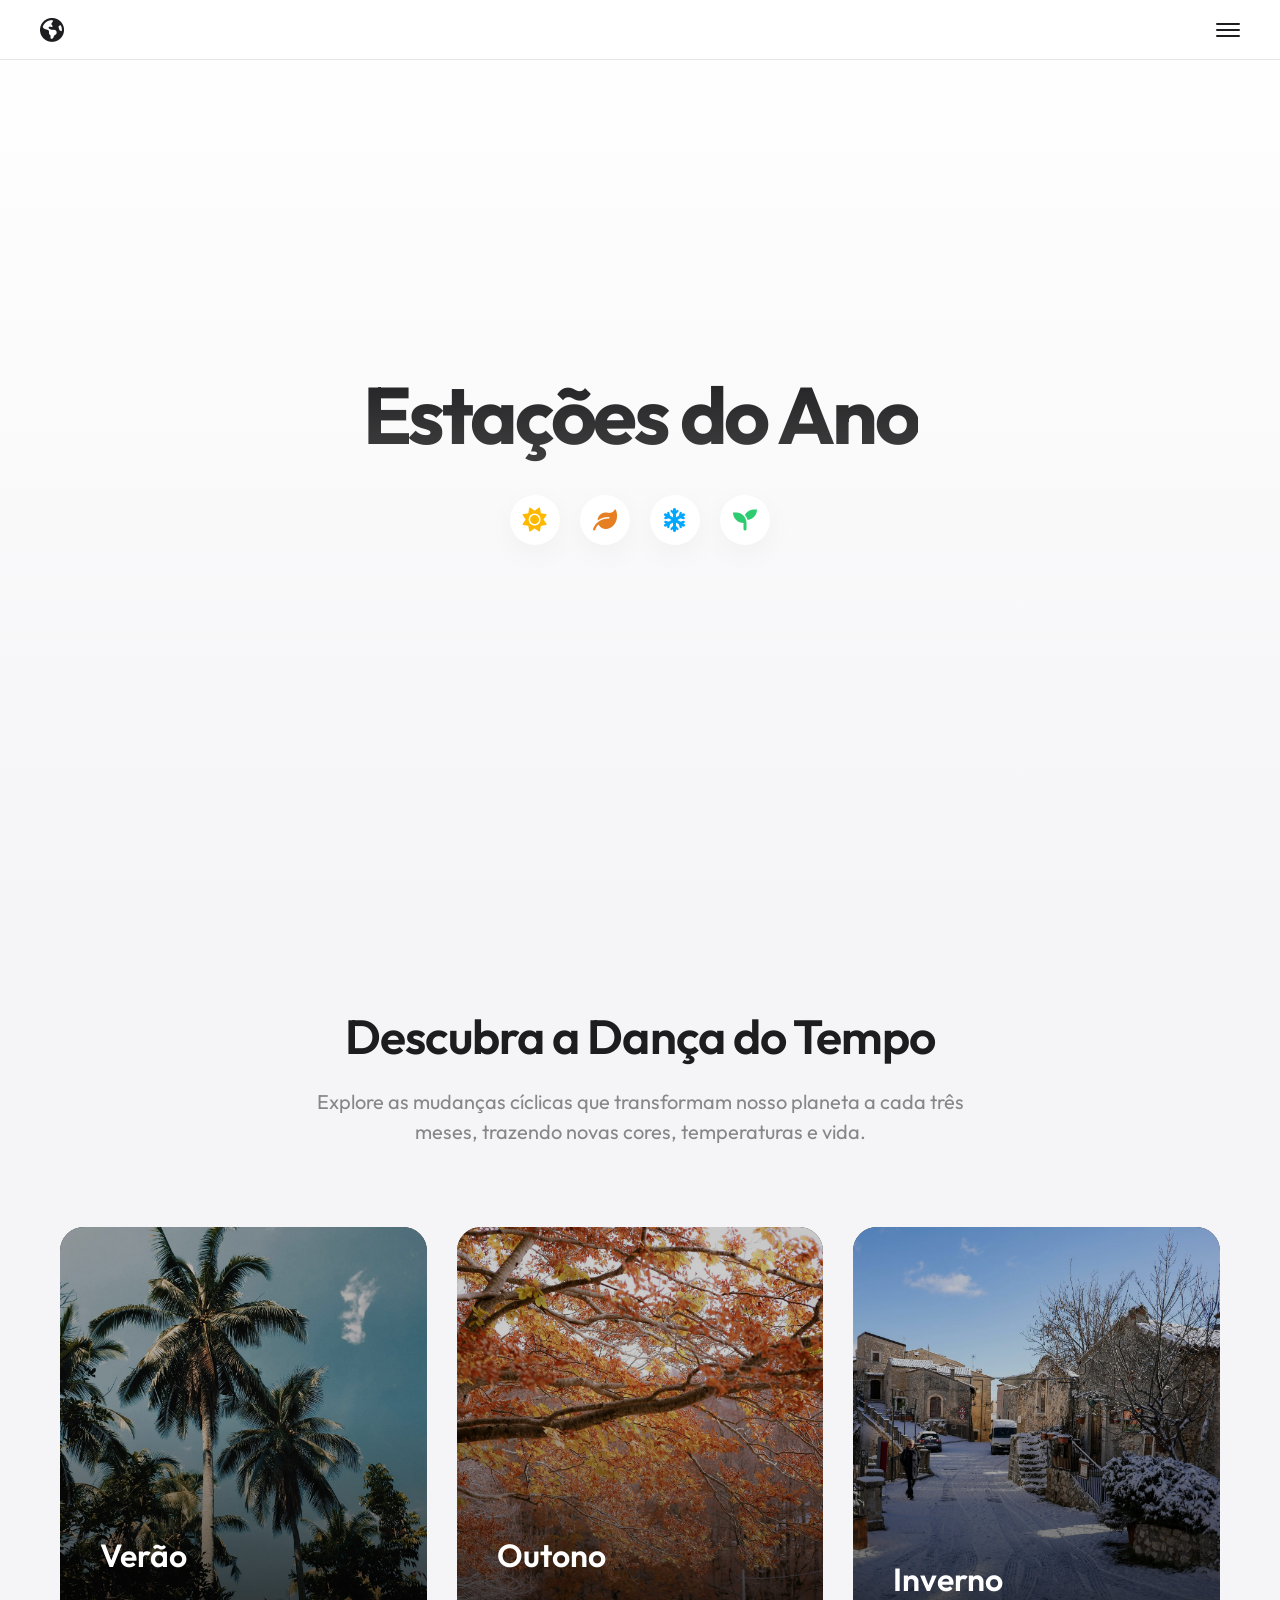
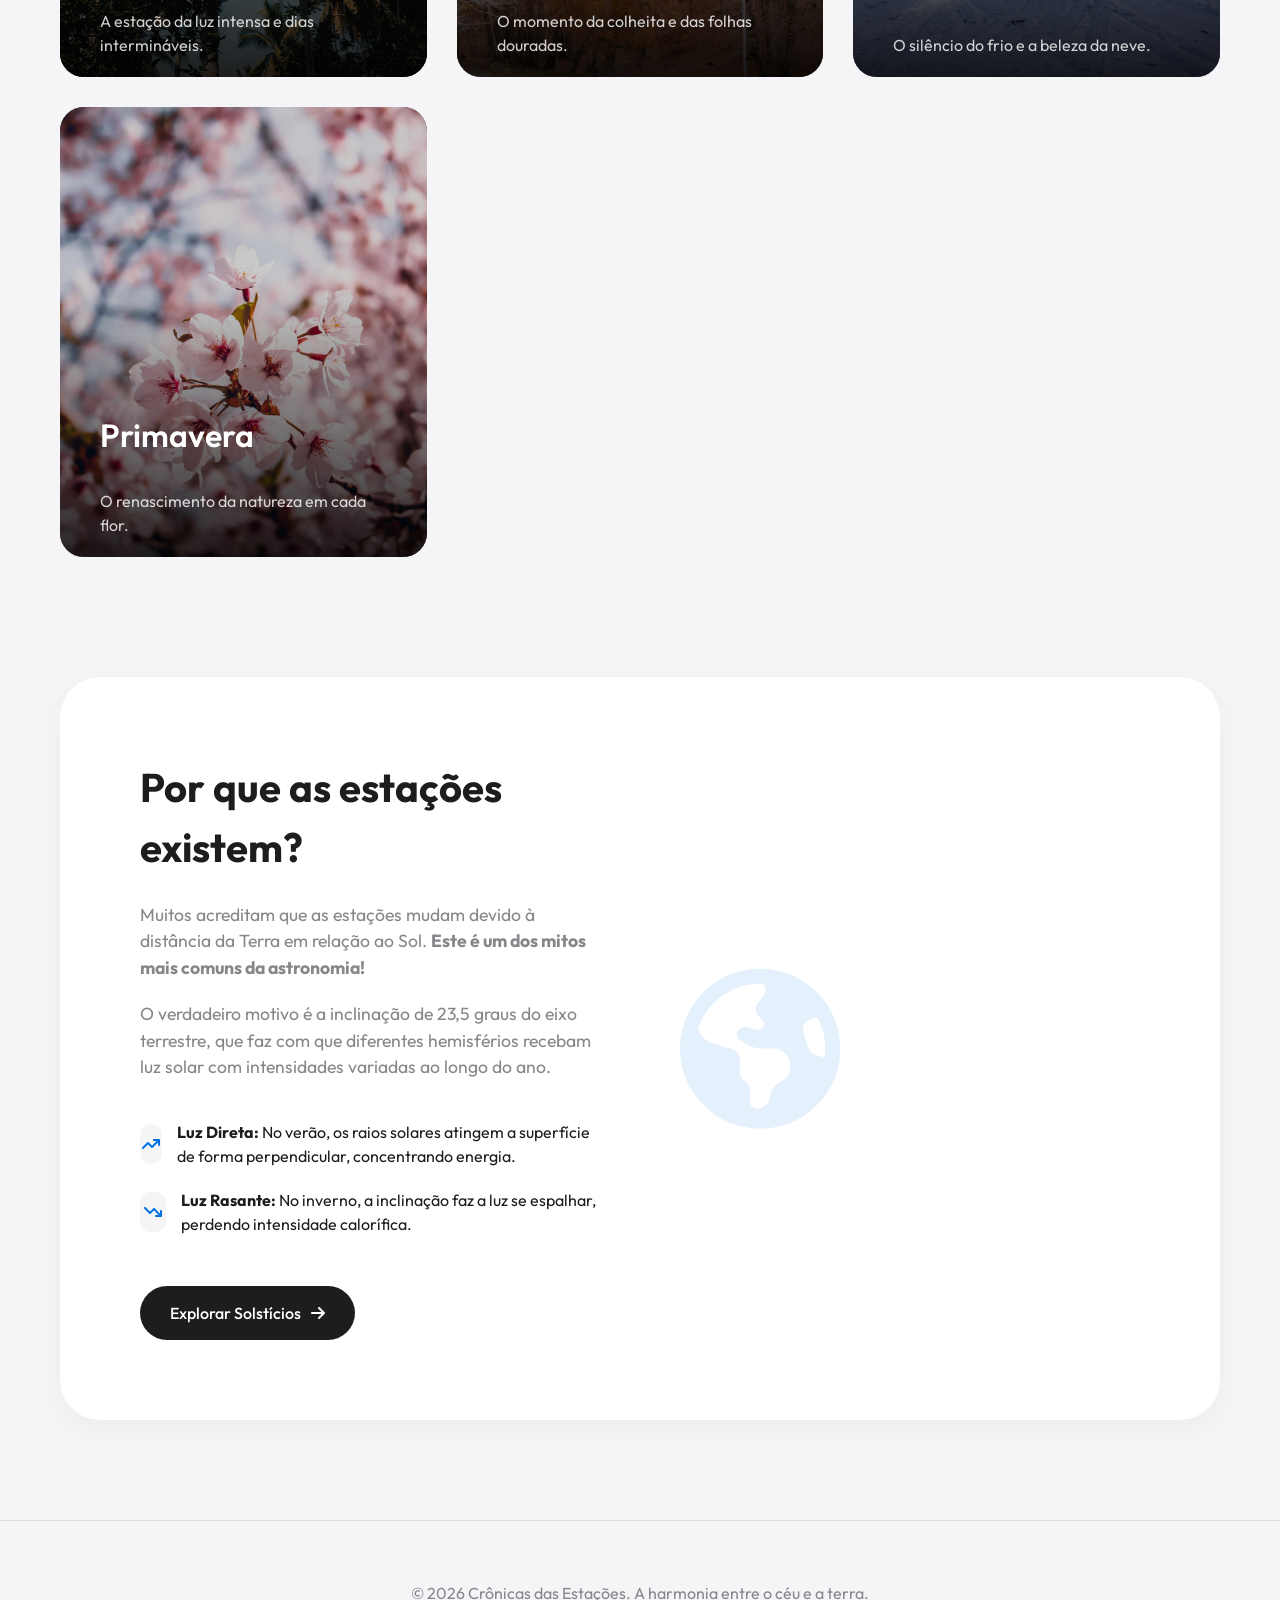
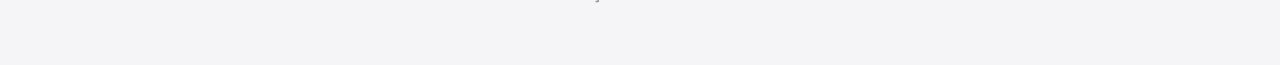
==== commit 81f8fedb: "feat: update seasonal pages with improved accessibility, optimized images, and enhanced navigation e" ====
--- a/index.html
+++ b/index.html
@@ -1,37 +1,31 @@
 <!DOCTYPE html>
-<html lang="en">
+<html lang="pt-BR">
 <head>
     <meta charset="UTF-8">
     <meta name="viewport" content="width=device-width, initial-scale=1.0">
+    <meta name="description" content="Explore as estações do ano, seus solstícios, equinócios e os efeitos da inclinação da Terra.">
+    <link rel="preconnect" href="https://fonts.googleapis.com">
+    <link rel="preconnect" href="https://fonts.gstatic.com" crossorigin>
+    <link rel="preconnect" href="https://cdnjs.cloudflare.com">
+    <link rel="stylesheet" href="https://fonts.googleapis.com/css2?family=Outfit:wght@300;400;500;600;700&display=swap">
     <link rel="stylesheet" href="assets/css/style.css">
-    <link rel="shortcut icon" href="" type="image/x-icon">
+    <link rel="icon" href="assets/icons/favicon.svg" type="image/svg+xml">
     <link rel="stylesheet" href="https://cdnjs.cloudflare.com/ajax/libs/font-awesome/6.0.0/css/all.min.css">
     <title>Estações do Ano</title>
 </head>
 <body>
-    <!-- Top Navigation Bar -->
     <div class="navbar-top">
-        <div class="logo">
-            <i class="fa-solid fa-earth-americas"></i>
-        </div>
-        <div id="sidebar-toggle" class="sidebar-toggle" aria-label="Open Menu">
+        <a class="logo" href="index.html" aria-label="Página inicial">
+            <i class="fa-solid fa-earth-americas" aria-hidden="true"></i>
+        </a>
+        <button id="sidebar-toggle" class="sidebar-toggle" type="button" aria-label="Abrir menu" aria-controls="sidebar" aria-expanded="false">
             <span></span>
             <span></span>
             <span></span>
-        </div>
+        </button>
     </div>
 
-    <label class="switch">
-        <input type="checkbox" id="theme-toggle">
-        <span class="slider">
-            <i class="sun-icon">☀️</i>
-            <i class="moon-icon">🌙</i>
-        </span>
-    </label>
- 
-
-    <!-- Sidebar Navigation -->
-    <nav id="sidebar" class="sidebar">
+    <nav id="sidebar" class="sidebar" aria-label="Navegação principal">
         <div class="sidebar-header">
             <h2>Navegação</h2>
         </div>
@@ -48,11 +42,11 @@
 
     <header>
         <h1>Estações do Ano</h1>
-        <div class="header-icons">
-            <i class="fa-solid fa-sun" style="color: #ffb800;"></i>
-            <i class="fa-solid fa-leaf" style="color: #e67e22;"></i>
-            <i class="fa-solid fa-snowflake" style="color: #00a8ff;"></i>
-            <i class="fa-solid fa-seedling" style="color: #2ecc71;"></i>
+        <div class="header-icons" aria-hidden="true">
+            <i class="fa-solid fa-sun icon-summer"></i>
+            <i class="fa-solid fa-leaf icon-autumn"></i>
+            <i class="fa-solid fa-snowflake icon-winter"></i>
+            <i class="fa-solid fa-seedling icon-spring"></i>
         </div>
     </header>
 
@@ -63,34 +57,34 @@
         </section>
 
         <section class="cards-container">
-            <div class="card" id="verao">
-                <img src="assets/img/pexels-ryandelfin-2270389.jpg" alt="Paisagem de Verão">
+            <a class="card" href="pages/verao.html" id="verao" aria-label="Conhecer o verão">
+                <img src="assets/img/optimized/pexels-ryandelfin-2270389.jpg" alt="Paisagem de verão com céu claro e luz intensa" width="1200" height="1800" decoding="async" fetchpriority="high">
                 <div class="card-content">
                     <h3>Verão</h3>
                     <p>A estação da luz intensa e dias intermináveis.</p>
                 </div>
-            </div>
-            <div class="card" id="outono">
-                <img src="assets/img/pexels-nati-87264186-34792899.jpg" alt="Paisagem de Outono">
+            </a>
+            <a class="card" href="pages/outono.html" id="outono" aria-label="Conhecer o outono">
+                <img src="assets/img/optimized/pexels-nati-87264186-34792899.jpg" alt="Paisagem de outono com tons dourados" width="1200" height="1800" loading="lazy" decoding="async">
                 <div class="card-content">
                     <h3>Outono</h3>
                     <p>O momento da colheita e das folhas douradas.</p>
                 </div>
-            </div>
-            <div class="card" id="inverno">
-                <img src="assets/img/pexels-magda-ehlers-pexels-35636206.jpg" alt="Paisagem de Inverno">
+            </a>
+            <a class="card" href="pages/inverno.html" id="inverno" aria-label="Conhecer o inverno">
+                <img src="assets/img/optimized/pexels-magda-ehlers-pexels-35636206.jpg" alt="Paisagem de inverno com neve" width="1201" height="1800" loading="lazy" decoding="async">
                 <div class="card-content">
                     <h3>Inverno</h3>
                     <p>O silêncio do frio e a beleza da neve.</p>
                 </div>
-            </div>
-            <div class="card" id="primavera">
-                <img src="assets/img/pexels-hemildhanani-12527494.jpg" alt="Paisagem de Primavera">
+            </a>
+            <a class="card" href="pages/primavera.html" id="primavera" aria-label="Conhecer a primavera">
+                <img src="assets/img/optimized/pexels-hemildhanani-12527494.jpg" alt="Paisagem de primavera com flores" width="1200" height="1800" loading="lazy" decoding="async">
                 <div class="card-content">
                     <h3>Primavera</h3>
                     <p>O renascimento da natureza em cada flor.</p>
                 </div>
-            </div>
+            </a>
         </section>
 
         <section class="info-section">
@@ -112,8 +106,8 @@
 
                 <a href="pages/verao.html" class="btn-learn-more">Explorar Solstícios <i class="fa-solid fa-arrow-right"></i></a>
             </div>
-            <div class="info-image">
-                <i class="fa-solid fa-earth-americas fa-10x" style="color: var(--primary); opacity: 0.1;"></i>
+            <div class="info-image" aria-hidden="true">
+                <i class="fa-solid fa-earth-americas fa-10x"></i>
             </div>
         </section>
     </main>
@@ -124,4 +118,4 @@
 
     <script src="assets/js/script.js" defer></script>
 </body>
-</html>+</html>
--- a/assets/css/style.css
+++ b/assets/css/style.css
@@ -1,9 +1,8 @@
-@import url('https://fonts.googleapis.com/css2?family=Outfit:wght@300;400;500;600;700&display=swap');
-
 :root {
     --primary: #0071e3;
     --primary-hover: #0077ed;
     --bg-light: #f5f5f7;
+    --text-title: #ffffff;
     --text-main: #1d1d1f;
     --text-secondary: #86868b;
     --glass-bg: rgba(255, 255, 255, 0.72);
@@ -29,11 +28,6 @@
     line-height: 1.5;
 }
 
-/* Hide scrollbar but keep functionality */
-::-webkit-scrollbar {
-    display: none;
-}
-
 /* Navbar */
 .navbar-top {
     position: fixed;
@@ -53,6 +47,7 @@
 }
 
 .logo {
+    text-decoration: none;
     font-size: 1.5rem;
     color: var(--text-main);
     cursor: pointer;
@@ -65,6 +60,9 @@
 
 /* Toggle Menu */
 .sidebar-toggle {
+    padding: 0;
+    border: 0;
+    background: transparent;
     cursor: pointer;
     width: 24px;
     height: 14px;
@@ -80,7 +78,11 @@
     height: 2px;
     background-color: var(--text-main);
     border-radius: 10px;
-    transition: all var(--duration) var(--transition);
+    transition: opacity var(--duration) var(--transition), transform var(--duration) var(--transition);
+}
+
+body.menu-open {
+    overflow: hidden;
 }
 
 .sidebar-toggle.active span:nth-child(1) {
@@ -148,6 +150,15 @@
     opacity: 0.6;
 }
 
+.logo:focus-visible,
+.sidebar-toggle:focus-visible,
+.nav-links a:focus-visible,
+.card:focus-visible,
+.btn-learn-more:focus-visible {
+    outline: 3px solid var(--primary);
+    outline-offset: 4px;
+}
+
 .overlay {
     position: fixed;
     inset: 0;
@@ -156,7 +167,7 @@
     opacity: 0;
     visibility: hidden;
     z-index: 1400;
-    transition: all var(--duration) var(--transition);
+    transition: opacity var(--duration) var(--transition), visibility var(--duration) var(--transition);
 }
 
 .overlay.active {
@@ -206,8 +217,13 @@
     background: #fff;
     border-radius: 50%;
     box-shadow: var(--card-shadow);
-    transition: all 0.3s var(--transition);
-}
+    transition: box-shadow 0.3s var(--transition), transform 0.3s var(--transition);
+}
+
+.icon-summer { color: #ffb800; }
+.icon-autumn { color: #e67e22; }
+.icon-winter { color: #00a8ff; }
+.icon-spring { color: #2ecc71; }
 
 .header-icons i:hover {
     transform: translateY(-5px);
@@ -256,12 +272,14 @@
 }
 
 .card {
+    display: block;
+    text-decoration: none;
     position: relative;
     height: 450px;
     border-radius: 24px;
     overflow: hidden;
     cursor: pointer;
-    transition: all 0.5s var(--transition);
+    transition: transform 0.5s var(--transition);
     background: #000;
 }
 
@@ -309,7 +327,7 @@
     font-size: 1rem;
     opacity: 0.8;
     transform: translateY(20px);
-    transition: all 0.5s var(--transition);
+    transition: transform 0.5s var(--transition);
 }
 
 .card:hover p {
@@ -373,7 +391,12 @@
     border-radius: 30px;
     font-weight: 500;
     margin-top: 30px;
-    transition: all 0.3s;
+    transition: background-color 0.3s, transform 0.3s;
+}
+
+.info-image i {
+    color: var(--primary);
+    opacity: 0.1;
 }
 
 .btn-learn-more:hover {
@@ -401,7 +424,22 @@
     color: #fff;
     background-size: cover;
     background-position: center;
-    background-attachment: fixed; /* Parallax effect */
+}
+
+.hero-verao {
+    background-image: url('../img/optimized/pexels-ryandelfin-2270389.jpg');
+}
+
+.hero-outono {
+    background-image: url('../img/optimized/pexels-nati-87264186-34792899.jpg');
+}
+
+.hero-inverno {
+    background-image: url('../img/optimized/pexels-magda-ehlers-pexels-35636206.jpg');
+}
+
+.hero-primavera {
+    background-image: url('../img/optimized/pexels-hemildhanani-12527494.jpg');
 }
 
 .hero-banner::after {
@@ -422,10 +460,13 @@
 }
 
 .hero-content h1 {
+    color: var(--text-title);
     font-size: 6rem;
     font-weight: 700;
     letter-spacing: -0.04em;
     margin-bottom: 20px;
+    background: none;
+    -webkit-text-fill-color: initial;
     text-shadow: 0 4px 20px rgba(0,0,0,0.5);
 }
 
@@ -484,8 +525,7 @@
     border-radius: 24px;
     padding: 40px;
     text-align: center;
-    transition: all 0.4s var(--transition);
-    cursor: pointer;
+    transition: background-color 0.4s var(--transition), box-shadow 0.4s var(--transition), transform 0.4s var(--transition);
 }
 
 .feature-card:hover {
@@ -514,13 +554,13 @@
 }
 
 /* Scroll Animations */
-.reveal-on-scroll {
+html.js .reveal-on-scroll {
     opacity: 0;
     transform: translateY(50px);
-    transition: all 0.8s var(--transition);
-}
-
-.reveal-on-scroll.visible {
+    transition: opacity 0.8s var(--transition), transform 0.8s var(--transition);
+}
+
+html.js .reveal-on-scroll.visible {
     opacity: 1;
     transform: translateY(0);
 }
@@ -542,3 +582,14 @@
     .season-content { margin-top: -50px; }
     .feature-card { padding: 30px; }
 }
+
+@media (prefers-reduced-motion: reduce) {
+    *,
+    *::before,
+    *::after {
+        animation-duration: 0.01ms !important;
+        animation-iteration-count: 1 !important;
+        scroll-behavior: auto !important;
+        transition-duration: 0.01ms !important;
+    }
+}
